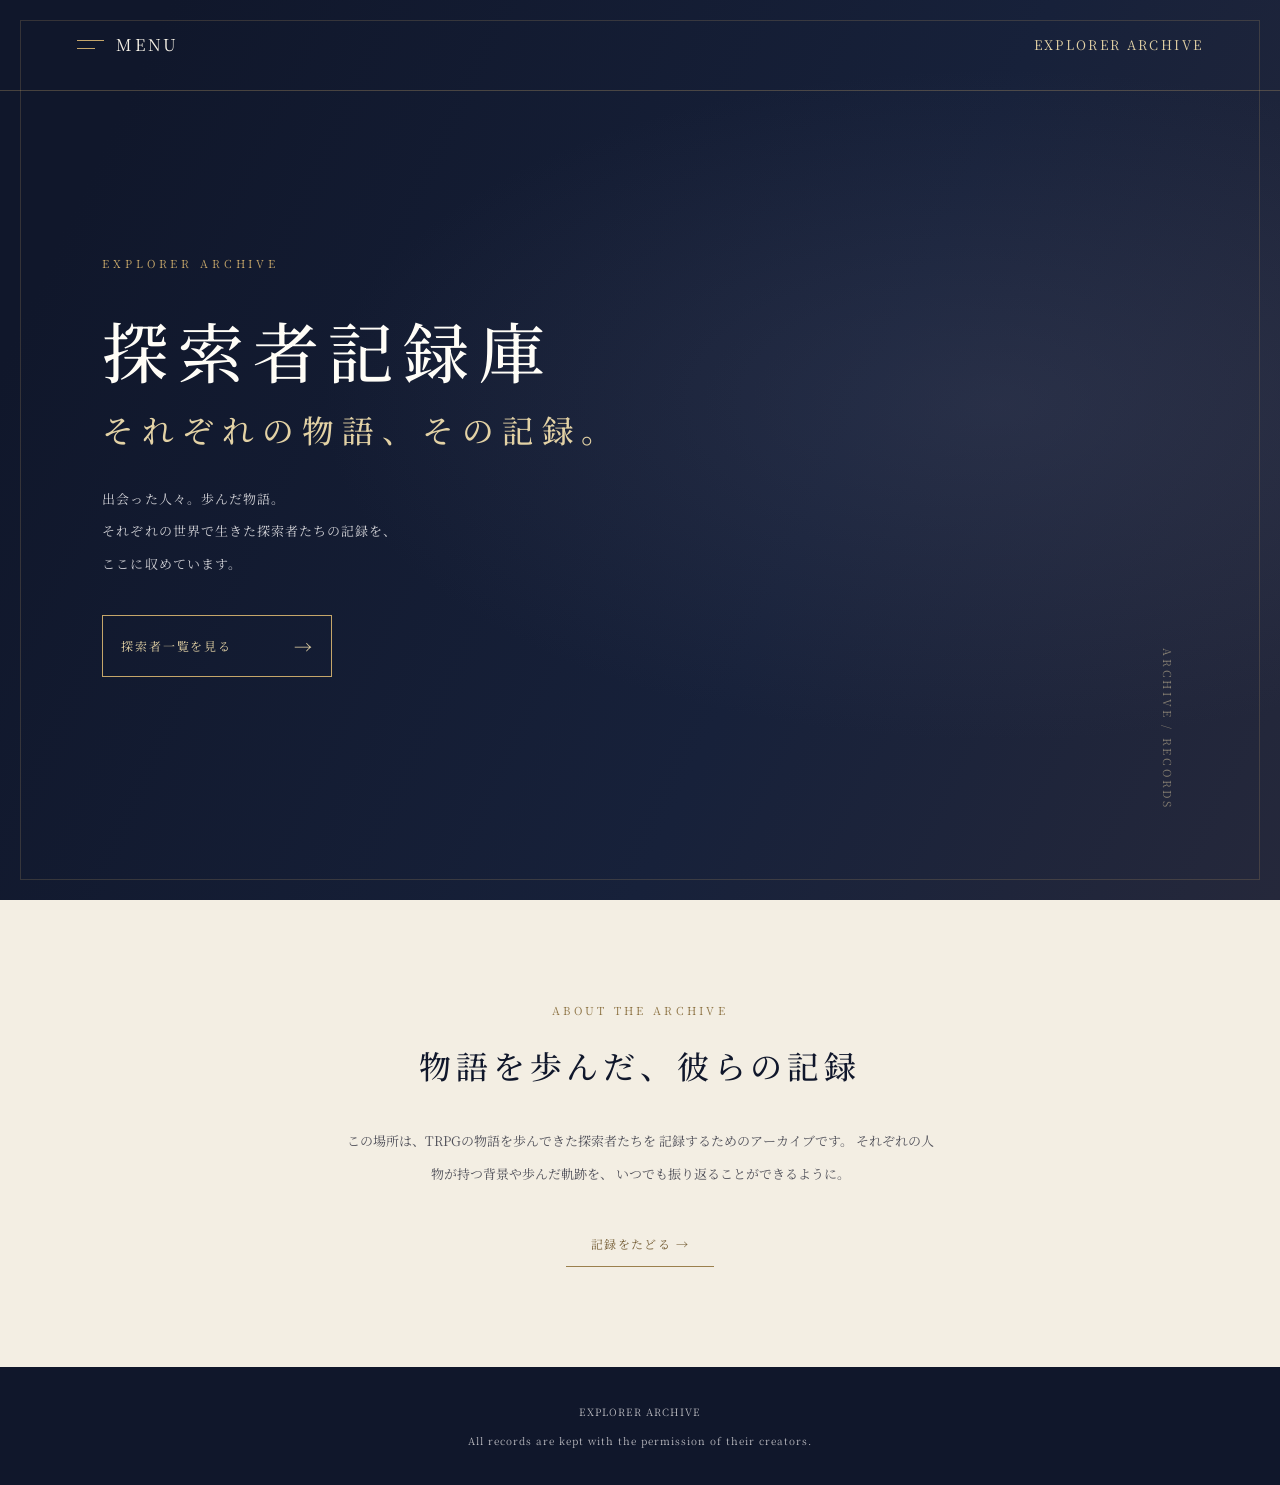
==== index.html @ c543a434 "Update index.html" ====
<!DOCTYPE html>
<html lang="ja">
<head>
  <meta charset="UTF-8">
  <meta name="viewport" content="width=device-width, initial-scale=1.0">
  <meta name="description" content="物語を歩んだ探索者たちの記録を収めるアーカイブ。">
  <title>探索者記録庫</title>

  <link rel="preconnect" href="https://fonts.googleapis.com">
  <link rel="preconnect" href="https://fonts.gstatic.com" crossorigin>
  <link href="https://fonts.googleapis.com/css2?family=Noto+Serif+JP:wght@400;500;600;700&display=swap" rel="stylesheet">

  <style>
    :root {
      --ink: #10172b;
      --ink-light: #1a2540;
      --gold: #c5a66a;
      --gold-light: #e3d2a5;
      --paper: #f3eee3;
      --white: #fffdf7;
      --muted: #b7b7bd;
    }

    * {
      box-sizing: border-box;
    }

    html {
      scroll-behavior: smooth;
    }

    body {
      margin: 0;
      background: var(--ink);
      color: var(--paper);
      font-family: "Noto Serif JP", serif;
      line-height: 1.9;
    }

    a {
      color: inherit;
      text-decoration: none;
    }

    button {
      font: inherit;
    }

    .site-header {
      position: absolute;
      z-index: 10;
      top: 0;
      left: 0;
      display: flex;
      align-items: center;
      justify-content: space-between;
      width: 100%;
      padding: 22px 6%;
      border-bottom: 1px solid rgba(197, 166, 106, 0.3);
    }

    
/* ハンバーガーメニュー */
.menu-button {
  position: relative;
  z-index: 102;
  display: flex;
  align-items: center;
  gap: 12px;
  padding: 8px 0;
  border: 0;
  background: transparent;
  color: var(--paper);
  cursor: pointer;
  letter-spacing: 0.18em;
}

.menu-icon {
  position: relative;
  display: block;
  width: 27px;
  height: 20px;
}

.menu-icon span {
  position: absolute;
  left: 0;
  display: block;
  width: 27px;
  height: 1px;
  background: var(--gold);
  transition: transform 0.3s ease, top 0.3s ease, width 0.3s ease;
}

.menu-icon span:first-child {
  top: 5px;
}

.menu-icon span:last-child {
  top: 13px;
  width: 18px;
}

.menu-button:hover .menu-icon span:last-child {
  width: 27px;
}

/* メニューを開いた時は「×」に変化 */
.menu-button[aria-expanded="true"] .menu-icon span:first-child {
  top: 9px;
  transform: rotate(45deg);
}

.menu-button[aria-expanded="true"] .menu-icon span:last-child {
  top: 9px;
  width: 27px;
  transform: rotate(-45deg);
}

/* 背景の暗いオーバーレイ */

.menu-overlay {
  display: none;
}

/* 左側からスライドするメニュー */
.menu-panel {
  position: fixed;
  z-index: 101;
  top: 0;
  bottom: 0;
  left: 0;
  width: 320px;
  max-width: 84vw;
  padding: 105px 30px 35px;
  overflow-y: auto;
  border-right: 1px solid rgba(197, 166, 106, 0.65);
  background: rgba(16, 23, 43, 0.98);
  box-shadow: 12px 0 40px rgba(0, 0, 0, 0.25);
  transform: translateX(-105%);
  visibility: hidden;
  transition: transform 0.35s ease, visibility 0.35s ease;
}

.menu-panel.open {
  transform: translateX(0);
  visibility: visible;
}

/* メニューの見出し */
.menu-heading {
  margin-bottom: 28px;
  padding-bottom: 22px;
  border-bottom: 1px solid rgba(197, 166, 106, 0.45);
  text-align: center;
}

.menu-heading p {
  margin: 0;
  color: var(--gold-light);
  font-size: 16px;
  letter-spacing: 0.15em;
}

.menu-heading span {
  display: block;
  margin-top: 7px;
  color: #a8adbb;
  font-size: 9px;
  letter-spacing: 0.2em;
}

/* メニューのリンク */
.menu-panel a {
  display: block;
  padding: 15px 8px;
  border-bottom: 1px solid rgba(197, 166, 106, 0.18);
  color: var(--paper);
  font-size: 14px;
  letter-spacing: 0.12em;
  transition: color 0.25s ease, padding-left 0.25s ease;
}

.menu-panel a:hover {
  padding-left: 16px;
  color: var(--gold-light);
}

    
/* メニュー下部の控えめな紹介文 */
.menu-footer {
  margin-top: 70px;
  padding-top: 18px;
  color: rgba(243, 238, 227, 0.55);
  font-size: 10px;
  letter-spacing: 0.12em;
  line-height: 2.2;
}

.menu-footer span {
  display: block;
  margin-top: 5px;
  color: rgba(197, 166, 106, 0.55);
  font-size: 8px;
  letter-spacing: 0.2em;
}


    .brand {
      color: var(--gold-light);
      font-size: 13px;
      letter-spacing: 0.18em;
    }

    .hero {
      position: relative;
      display: flex;
      align-items: center;
      min-height: 740px;
      min-height: 100svh;
      overflow: hidden;
      padding: 130px 8% 100px;
      background:
        radial-gradient(ellipse at 78% 45%, rgba(75, 79, 103, 0.3), transparent 48%),
        linear-gradient(115deg, #10172b 10%, #17213a 62%, #25283b 100%);
    }

    .hero::before {
      position: absolute;
      inset: 20px;
      border: 1px solid rgba(197, 166, 106, 0.2);
      content: "";
      pointer-events: none;
    }

    .hero-content {
      position: relative;
      z-index: 2;
      width: min(600px, 100%);
    }

    .eyebrow {
      margin: 0 0 22px;
      color: var(--gold);
      font-size: 11px;
      letter-spacing: 0.35em;
    }

    .hero h1 {
      margin: 0;
      color: var(--white);
      font-size: clamp(36px, 6vw, 66px);
      font-weight: 500;
      letter-spacing: 0.14em;
      line-height: 1.65;
    }

    .hero h1 span {
      display: block;
      color: var(--gold-light);
      font-size: 0.48em;
      letter-spacing: 0.25em;
    }

    .hero-description {
      max-width: 430px;
      margin: 26px 0 35px;
      color: #d0d0d5;
      font-size: 13px;
      letter-spacing: 0.08em;
      line-height: 2.5;
    }

    .hero-link {
      display: inline-flex;
      align-items: center;
      justify-content: space-between;
      gap: 35px;
      min-width: 230px;
      padding: 13px 18px;
      border: 1px solid var(--gold);
      color: var(--gold-light);
      font-size: 12px;
      letter-spacing: 0.15em;
      transition: background 0.25s, color 0.25s;
    }

    .hero-link:hover {
      background: var(--gold);
      color: var(--ink);
    }

    .hero-link span {
      font-size: 18px;
    }

    .hero-number {
      position: absolute;
      right: 8%;
      bottom: 10%;
      color: rgba(227, 210, 165, 0.5);
      font-size: 11px;
      letter-spacing: 0.25em;
      writing-mode: vertical-rl;
    }

    .intro {
      padding: 100px 8%;
      background: var(--paper);
      color: var(--ink);
      text-align: center;
    }

    .section-label {
      margin: 0 0 14px;
      color: #8e7445;
      font-size: 11px;
      letter-spacing: 0.3em;
    }

    .intro h2 {
      margin: 0 0 28px;
      font-size: clamp(23px, 4vw, 32px);
      font-weight: 500;
      letter-spacing: 0.15em;
    }

    .intro p:not(.section-label) {
      max-width: 590px;
      margin: 0 auto;
      color: #51515a;
      font-size: 13px;
      line-height: 2.6;
    }

    .intro-link {
      display: inline-block;
      margin-top: 32px;
      padding: 10px 25px;
      border-bottom: 1px solid #9b804d;
      color: #725a31;
      font-size: 12px;
      letter-spacing: 0.12em;
    }

    .site-footer {
      padding: 25px 6%;
      color: var(--muted);
      font-size: 10px;
      letter-spacing: 0.1em;
      text-align: center;
    }

    @media (max-width: 600px) {
      .site-header {
        padding: 18px 7%;
      }

      .brand {
        max-width: 150px;
        font-size: 10px;
        text-align: right;
      }

      .hero {
        min-height: 720px;
        padding: 120px 9% 100px;
      }

      .hero::before {
        inset: 10px;
      }

      .hero h1 {
        font-size: clamp(32px, 9vw, 46px);
      }

      .hero-description {
        font-size: 12px;
      }

      .hero-number {
        right: 7%;
        bottom: 5%;
      }

      .intro {
        padding: 75px 9%;
      }
    }
  </style>
</head>

<body>
  <header class="site-header">
    <button
      class="menu-button"
      id="menuButton"
      type="button"
      aria-expanded="false"
      aria-controls="menuPanel"
    >
      <span class="menu-icon" aria-hidden="true">
        <span></span>
        <span></span>
      </span>
      <span>MENU</span>
    </button>

    <a class="brand" href="index.html">EXPLORER ARCHIVE</a>

    
    <nav class="menu-panel" id="menuPanel" aria-label="メインメニュー" inert>
      <div class="menu-heading">
        <div class="menu-flower" aria-hidden="true">✿</div>
        <p>探索者図鑑</p>
        <span>EXPLORER ARCHIVE</span>
      </div>

      <a href="index.html">ホーム</a>
      <a href="explorers.html">探索者一覧</a>
      <a href="about.html">このサイトについて</a>

      <div class="menu-footer">
        それぞれの物語を、ここに。
        <span>EXPLORER ARCHIVE</span>
      </div>
    </nav>
  </header>

  <div class="menu-overlay" id="menuOverlay"></div>


  <main>
    <section class="hero">
      <div class="hero-content">
        <p class="eyebrow">EXPLORER ARCHIVE</p>

        <h1>
          探索者記録庫
          <span>それぞれの物語、その記録。</span>
        </h1>

        <p class="hero-description">
          出会った人々。歩んだ物語。<br>
          それぞれの世界で生きた探索者たちの記録を、<br>
          ここに収めています。
        </p>

        <a class="hero-link" href="explorers.html">
          探索者一覧を見る
          <span aria-hidden="true">→</span>
        </a>
      </div>

      <div class="hero-number" aria-hidden="true">
        ARCHIVE / RECORDS
      </div>
    </section>

    <section class="intro">
      <p class="section-label">ABOUT THE ARCHIVE</p>
      <h2>物語を歩んだ、彼らの記録</h2>

      <p>
        この場所は、TRPGの物語を歩んできた探索者たちを
        記録するためのアーカイブです。
        それぞれの人物が持つ背景や歩んだ軌跡を、
        いつでも振り返ることができるように。
      </p>

      <a class="intro-link" href="explorers.html">
        記録をたどる →
      </a>
    </section>
  </main>

  <footer class="site-footer">
    <p>EXPLORER ARCHIVE</p>
    <p>All records are kept with the permission of their creators.</p>
  </footer>

  <script>
    
const menuButton = document.getElementById("menuButton");
const menuPanel = document.getElementById("menuPanel");
const menuOverlay = document.getElementById("menuOverlay");

function setMenuOpen(isOpen) {
  menuPanel.classList.toggle("open", isOpen);
  menuOverlay.classList.toggle("open", isOpen);
  menuButton.setAttribute("aria-expanded", String(isOpen));
  menuPanel.inert = !isOpen;
}

menuButton.addEventListener("click", () => {
  const isOpen =
    menuButton.getAttribute("aria-expanded") === "true";

  setMenuOpen(!isOpen);
});

menuOverlay.addEventListener("click", () => {
  setMenuOpen(false);
});

document.addEventListener("keydown", (event) => {
  if (event.key === "Escape") {
    setMenuOpen(false);
  }
});

menuPanel.querySelectorAll("a").forEach((link) => {
  link.addEventListener("click", () => {
    setMenuOpen(false);
  });
});

  </script>
</body>
</html>
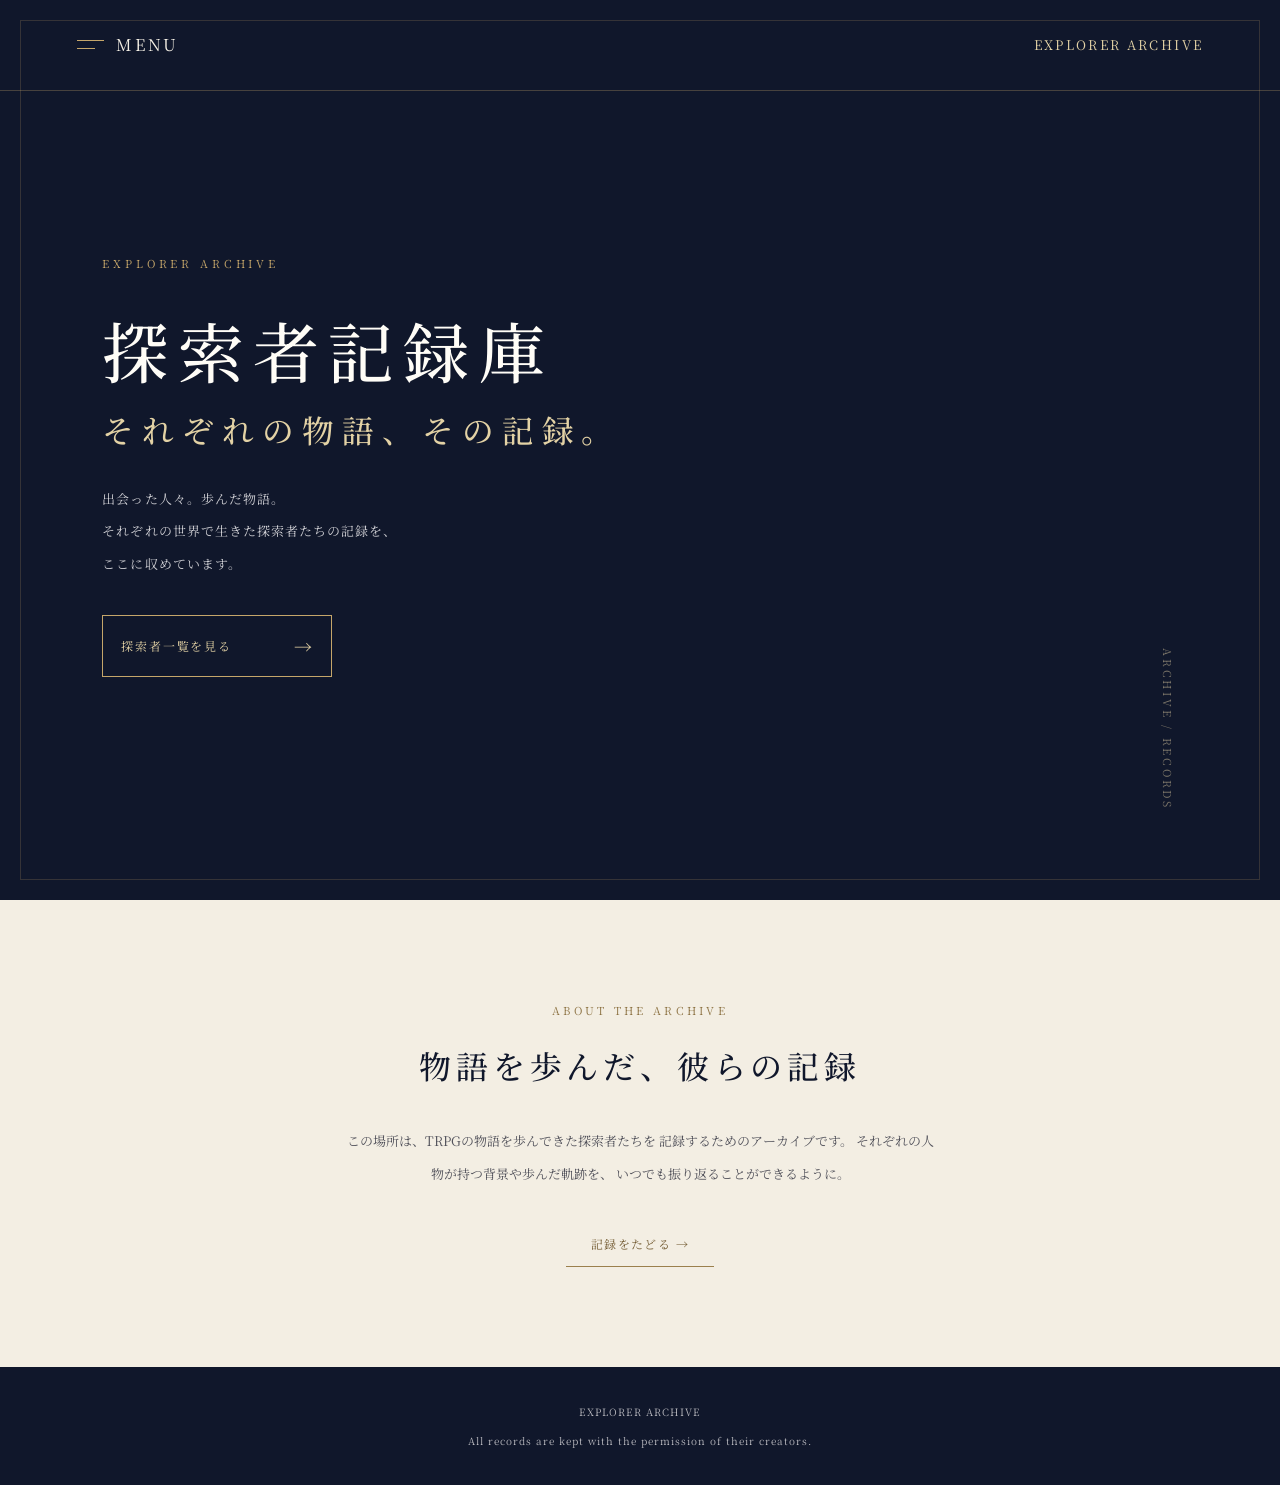
==== commit 81d85464: "Update index.html" ====
--- a/index.html
+++ b/index.html
@@ -213,18 +213,25 @@
       letter-spacing: 0.18em;
     }
 
-    .hero {
-      position: relative;
-      display: flex;
-      align-items: center;
-      min-height: 740px;
-      min-height: 100svh;
-      overflow: hidden;
-      padding: 130px 8% 100px;
-      background:
-        radial-gradient(ellipse at 78% 45%, rgba(75, 79, 103, 0.3), transparent 48%),
-        linear-gradient(115deg, #10172b 10%, #17213a 62%, #25283b 100%);
-    }
+    
+.hero {
+  position: relative;
+  display: flex;
+  align-items: center;
+  min-height: 740px;
+  min-height: 100svh;
+  overflow: hidden;
+  padding: 130px 8% 100px;
+  background:
+    linear-gradient(
+      90deg,
+      rgba(16, 23, 43, 0.72) 0%,
+      rgba(16, 23, 43, 0.40) 55%,
+      rgba(16, 23, 43, 0.12) 100%
+    ),
+    url("main-visual.png") center center / cover no-repeat;
+}
+
 
     .hero::before {
       position: absolute;
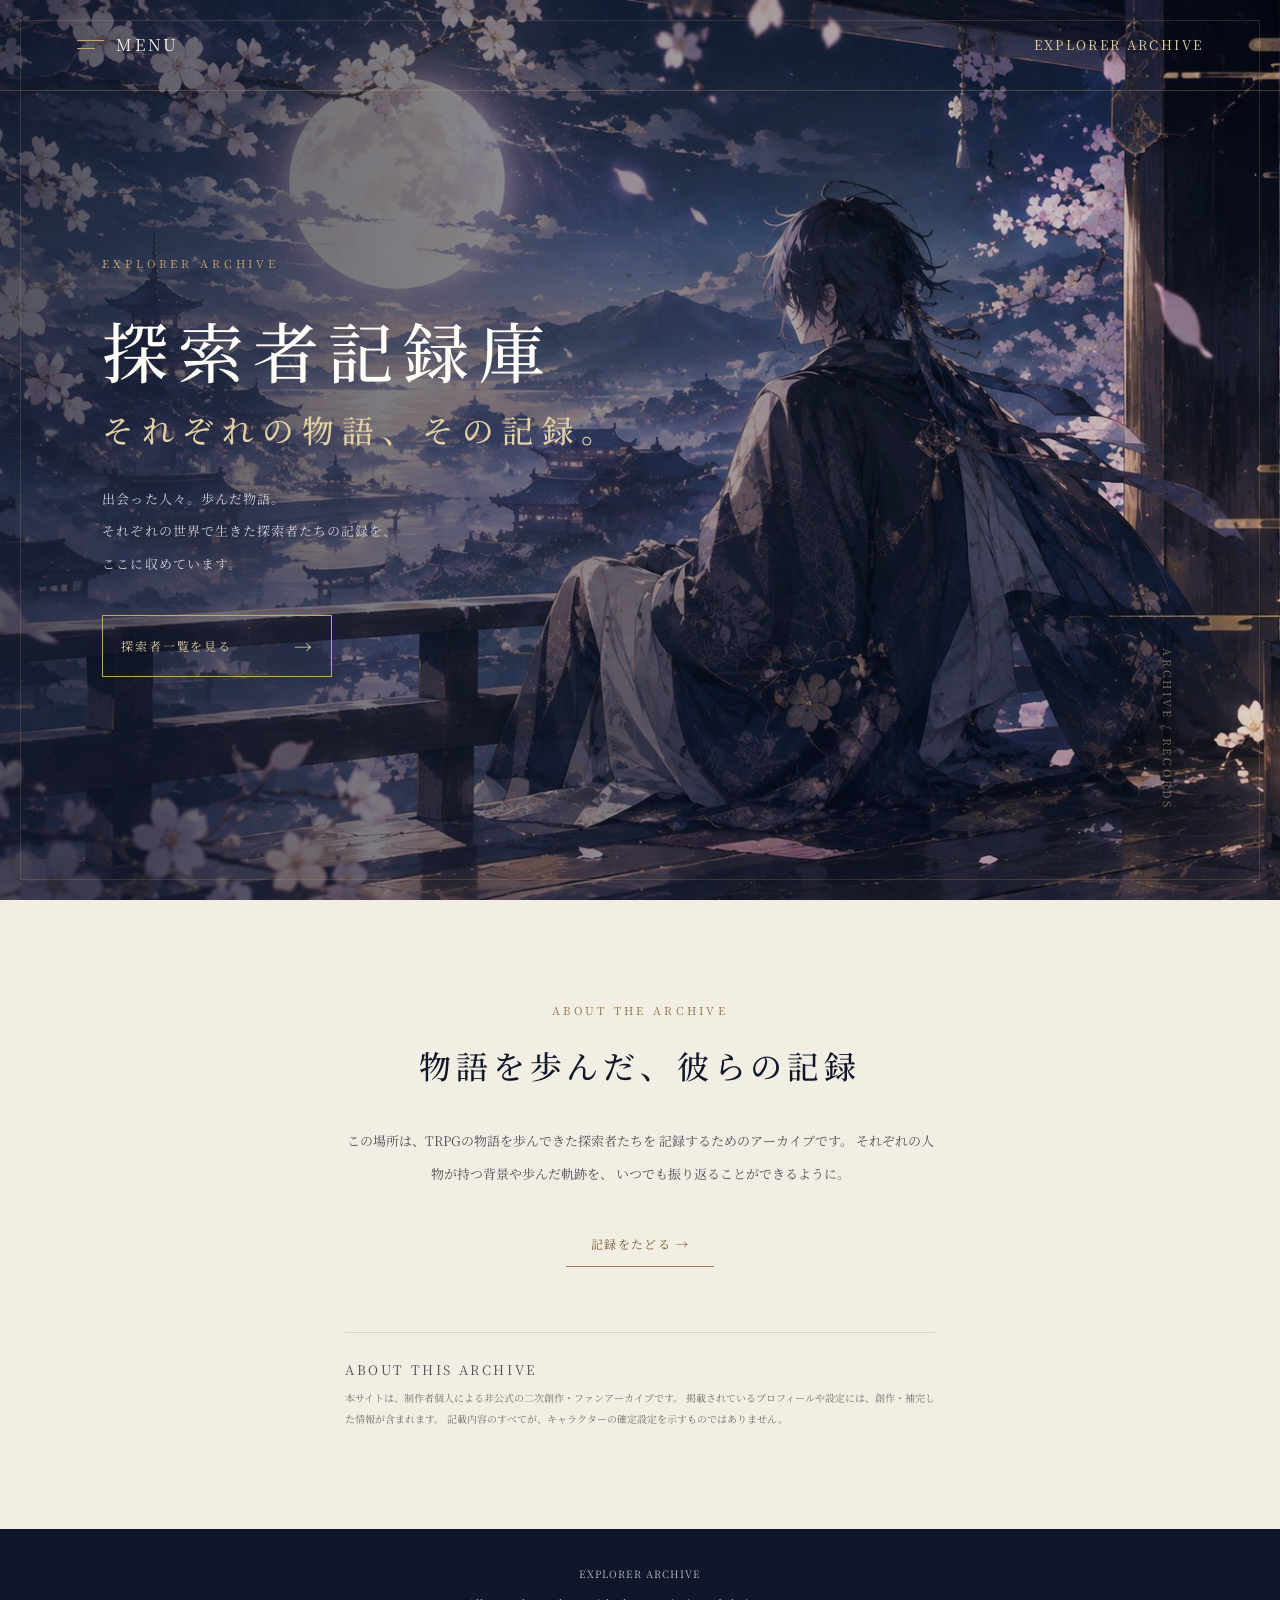
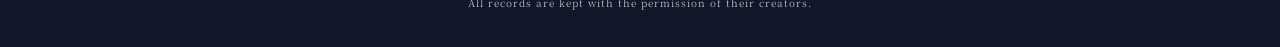
==== commit 9f196718: "Add archive notice section to index.html" ====
--- a/index.html
+++ b/index.html
@@ -351,6 +351,30 @@
       letter-spacing: 0.12em;
     }
 
+    
+.archive-notice {
+  max-width: 590px;
+  margin: 65px auto 0;
+  padding-top: 20px;
+  border-top: 1px solid rgba(142, 116, 69, 0.25);
+  text-align: left;
+}
+
+.archive-notice-label {
+  margin: 0 0 10px;
+  color: #8e7445;
+  font-size: 9px;
+  letter-spacing: 0.2em;
+}
+
+.archive-notice p:not(.archive-notice-label) {
+  margin: 0;
+  color: #77716a;
+  font-size: 10px;
+  line-height: 2.1;
+}
+
+
     .site-footer {
       padding: 25px 6%;
       color: var(--muted);
@@ -480,6 +504,18 @@
       <a class="intro-link" href="explorers.html">
         記録をたどる →
       </a>
+
+
+<div class="archive-notice">
+  <p class="archive-notice-label">ABOUT THIS ARCHIVE</p>
+  <p>
+    本サイトは、制作者個人による非公式の二次創作・ファンアーカイブです。
+    掲載されているプロフィールや設定には、創作・補完した情報が含まれます。
+    記載内容のすべてが、キャラクターの確定設定を示すものではありません。
+  </p>
+</div>
+
+      
     </section>
   </main>
 
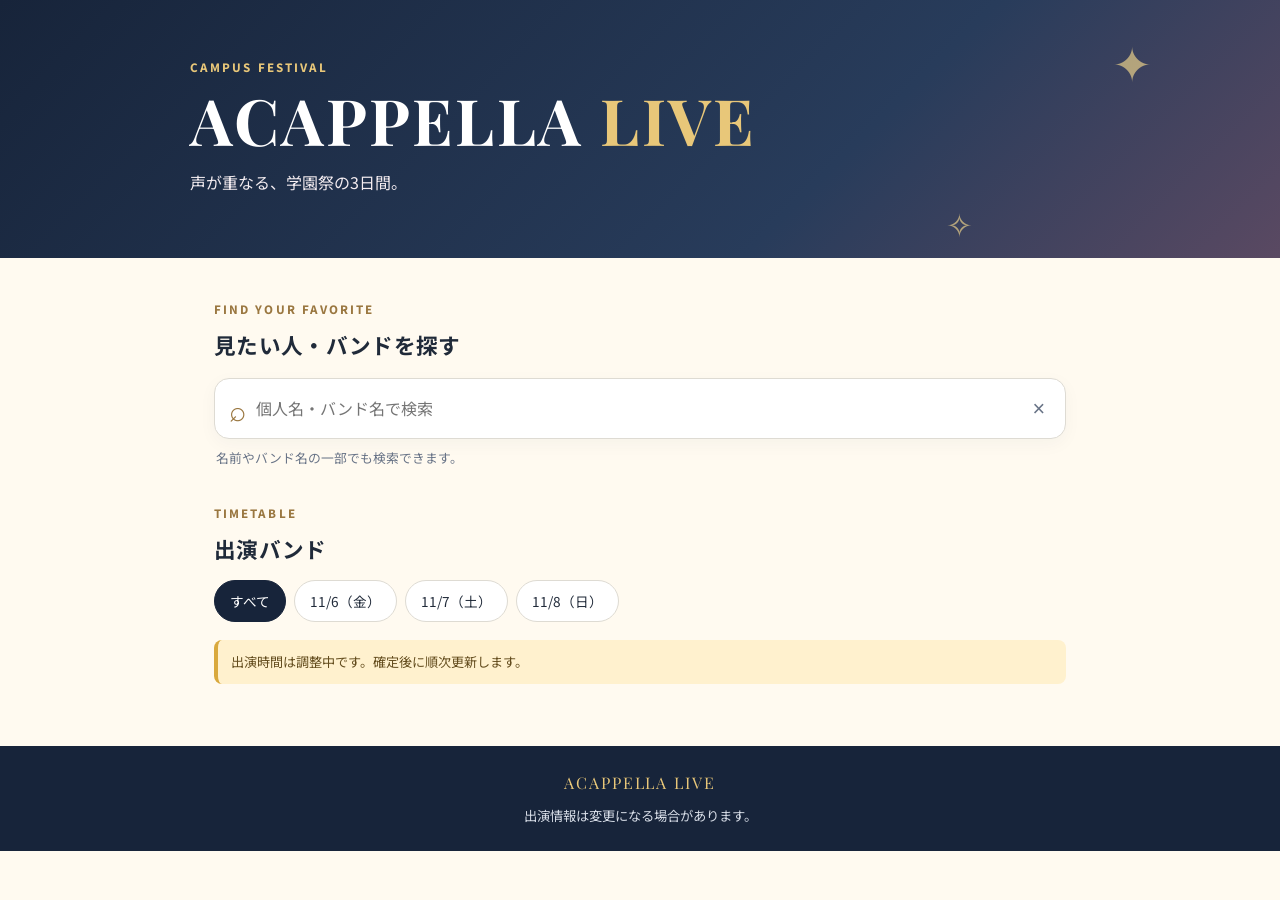
==== commit 3100f22d: "Add files via upload" ====
--- a/index.html
+++ b/index.html
@@ -1,565 +1,51 @@
-
-<!DOCTYPE html>
+<!doctype html>
 <html lang="ja">
 <head>
-  <meta charset="UTF-8">
-  <meta name="viewport" content="width=device-width, initial-scale=1.0">
-  <meta name="description" content="物語を歩んだ探索者たちの記録を収めるアーカイブ。">
-  <title>探索者記録庫</title>
-
-  <link rel="preconnect" href="https://fonts.googleapis.com">
-  <link rel="preconnect" href="https://fonts.gstatic.com" crossorigin>
-  <link href="https://fonts.googleapis.com/css2?family=Noto+Serif+JP:wght@400;500;600;700&display=swap" rel="stylesheet">
-
-  <style>
-    :root {
-      --ink: #10172b;
-      --ink-light: #1a2540;
-      --gold: #c5a66a;
-      --gold-light: #e3d2a5;
-      --paper: #f3eee3;
-      --white: #fffdf7;
-      --muted: #b7b7bd;
-    }
-
-    * {
-      box-sizing: border-box;
-    }
-
-    html {
-      scroll-behavior: smooth;
-    }
-
-    body {
-      margin: 0;
-      background: var(--ink);
-      color: var(--paper);
-      font-family: "Noto Serif JP", serif;
-      line-height: 1.9;
-    }
-
-    a {
-      color: inherit;
-      text-decoration: none;
-    }
-
-    button {
-      font: inherit;
-    }
-
-    .site-header {
-      position: absolute;
-      z-index: 10;
-      top: 0;
-      left: 0;
-      display: flex;
-      align-items: center;
-      justify-content: space-between;
-      width: 100%;
-      padding: 22px 6%;
-      border-bottom: 1px solid rgba(197, 166, 106, 0.3);
-    }
-
-    
-/* ハンバーガーメニュー */
-.menu-button {
-  position: relative;
-  z-index: 102;
-  display: flex;
-  align-items: center;
-  gap: 12px;
-  padding: 8px 0;
-  border: 0;
-  background: transparent;
-  color: var(--paper);
-  cursor: pointer;
-  letter-spacing: 0.18em;
-}
-
-.menu-icon {
-  position: relative;
-  display: block;
-  width: 27px;
-  height: 20px;
-}
-
-.menu-icon span {
-  position: absolute;
-  left: 0;
-  display: block;
-  width: 27px;
-  height: 1px;
-  background: var(--gold);
-  transition: transform 0.3s ease, top 0.3s ease, width 0.3s ease;
-}
-
-.menu-icon span:first-child {
-  top: 5px;
-}
-
-.menu-icon span:last-child {
-  top: 13px;
-  width: 18px;
-}
-
-.menu-button:hover .menu-icon span:last-child {
-  width: 27px;
-}
-
-/* メニューを開いた時は「×」に変化 */
-.menu-button[aria-expanded="true"] .menu-icon span:first-child {
-  top: 9px;
-  transform: rotate(45deg);
-}
-
-.menu-button[aria-expanded="true"] .menu-icon span:last-child {
-  top: 9px;
-  width: 27px;
-  transform: rotate(-45deg);
-}
-
-/* 背景の暗いオーバーレイ */
-
-.menu-overlay {
-  display: none;
-}
-
-/* 左側からスライドするメニュー */
-.menu-panel {
-  position: fixed;
-  z-index: 101;
-  top: 0;
-  bottom: 0;
-  left: 0;
-  width: 320px;
-  max-width: 84vw;
-  padding: 105px 30px 35px;
-  overflow-y: auto;
-  border-right: 1px solid rgba(197, 166, 106, 0.65);
-  background: rgba(16, 23, 43, 0.98);
-  box-shadow: 12px 0 40px rgba(0, 0, 0, 0.25);
-  transform: translateX(-105%);
-  visibility: hidden;
-  transition: transform 0.35s ease, visibility 0.35s ease;
-}
-
-.menu-panel.open {
-  transform: translateX(0);
-  visibility: visible;
-}
-
-/* メニューの見出し */
-.menu-heading {
-  margin-bottom: 28px;
-  padding-bottom: 22px;
-  border-bottom: 1px solid rgba(197, 166, 106, 0.45);
-  text-align: center;
-}
-
-.menu-heading p {
-  margin: 0;
-  color: var(--gold-light);
-  font-size: 16px;
-  letter-spacing: 0.15em;
-}
-
-.menu-heading span {
-  display: block;
-  margin-top: 7px;
-  color: #a8adbb;
-  font-size: 9px;
-  letter-spacing: 0.2em;
-}
-
-/* メニューのリンク */
-.menu-panel a {
-  display: block;
-  padding: 15px 8px;
-  border-bottom: 1px solid rgba(197, 166, 106, 0.18);
-  color: var(--paper);
-  font-size: 14px;
-  letter-spacing: 0.12em;
-  transition: color 0.25s ease, padding-left 0.25s ease;
-}
-
-.menu-panel a:hover {
-  padding-left: 16px;
-  color: var(--gold-light);
-}
-
-    
-/* メニュー下部の控えめな紹介文 */
-.menu-footer {
-  margin-top: 70px;
-  padding-top: 18px;
-  color: rgba(243, 238, 227, 0.55);
-  font-size: 10px;
-  letter-spacing: 0.12em;
-  line-height: 2.2;
-}
-
-.menu-footer span {
-  display: block;
-  margin-top: 5px;
-  color: rgba(197, 166, 106, 0.55);
-  font-size: 8px;
-  letter-spacing: 0.2em;
-}
-
-
-    .brand {
-      color: var(--gold-light);
-      font-size: 13px;
-      letter-spacing: 0.18em;
-    }
-
-    
-.hero {
-  position: relative;
-  display: flex;
-  align-items: center;
-  min-height: 740px;
-  min-height: 100svh;
-  overflow: hidden;
-  padding: 130px 8% 100px;
-  background:
-    linear-gradient(
-      90deg,
-      rgba(16, 23, 43, 0.72) 0%,
-      rgba(16, 23, 43, 0.40) 55%,
-      rgba(16, 23, 43, 0.12) 100%
-    ),
-    url("main-visual.png") center center / cover no-repeat;
-}
-
-
-    .hero::before {
-      position: absolute;
-      inset: 20px;
-      border: 1px solid rgba(197, 166, 106, 0.2);
-      content: "";
-      pointer-events: none;
-    }
-
-    .hero-content {
-      position: relative;
-      z-index: 2;
-      width: min(600px, 100%);
-    }
-
-    .eyebrow {
-      margin: 0 0 22px;
-      color: var(--gold);
-      font-size: 11px;
-      letter-spacing: 0.35em;
-    }
-
-    .hero h1 {
-      margin: 0;
-      color: var(--white);
-      font-size: clamp(36px, 6vw, 66px);
-      font-weight: 500;
-      letter-spacing: 0.14em;
-      line-height: 1.65;
-    }
-
-    .hero h1 span {
-      display: block;
-      color: var(--gold-light);
-      font-size: 0.48em;
-      letter-spacing: 0.25em;
-    }
-
-    .hero-description {
-      max-width: 430px;
-      margin: 26px 0 35px;
-      color: #d0d0d5;
-      font-size: 13px;
-      letter-spacing: 0.08em;
-      line-height: 2.5;
-    }
-
-    .hero-link {
-      display: inline-flex;
-      align-items: center;
-      justify-content: space-between;
-      gap: 35px;
-      min-width: 230px;
-      padding: 13px 18px;
-      border: 1px solid var(--gold);
-      color: var(--gold-light);
-      font-size: 12px;
-      letter-spacing: 0.15em;
-      transition: background 0.25s, color 0.25s;
-    }
-
-    .hero-link:hover {
-      background: var(--gold);
-      color: var(--ink);
-    }
-
-    .hero-link span {
-      font-size: 18px;
-    }
-
-    .hero-number {
-      position: absolute;
-      right: 8%;
-      bottom: 10%;
-      color: rgba(227, 210, 165, 0.5);
-      font-size: 11px;
-      letter-spacing: 0.25em;
-      writing-mode: vertical-rl;
-    }
-
-    .intro {
-      padding: 100px 8%;
-      background: var(--paper);
-      color: var(--ink);
-      text-align: center;
-    }
-
-    .section-label {
-      margin: 0 0 14px;
-      color: #8e7445;
-      font-size: 11px;
-      letter-spacing: 0.3em;
-    }
-
-    .intro h2 {
-      margin: 0 0 28px;
-      font-size: clamp(23px, 4vw, 32px);
-      font-weight: 500;
-      letter-spacing: 0.15em;
-    }
-
-    .intro p:not(.section-label) {
-      max-width: 590px;
-      margin: 0 auto;
-      color: #51515a;
-      font-size: 13px;
-      line-height: 2.6;
-    }
-
-    .intro-link {
-      display: inline-block;
-      margin-top: 32px;
-      padding: 10px 25px;
-      border-bottom: 1px solid #9b804d;
-      color: #725a31;
-      font-size: 12px;
-      letter-spacing: 0.12em;
-    }
-
-    
-.archive-notice {
-  max-width: 590px;
-  margin: 65px auto 0;
-  padding-top: 20px;
-  border-top: 1px solid rgba(142, 116, 69, 0.25);
-  text-align: left;
-}
-
-.archive-notice-label {
-  margin: 0 0 10px;
-  color: #8e7445;
-  font-size: 9px;
-  letter-spacing: 0.2em;
-}
-
-.archive-notice p:not(.archive-notice-label) {
-  margin: 0;
-  color: #77716a;
-  font-size: 10px;
-  line-height: 2.1;
-}
-
-
-    .site-footer {
-      padding: 25px 6%;
-      color: var(--muted);
-      font-size: 10px;
-      letter-spacing: 0.1em;
-      text-align: center;
-    }
-
-    @media (max-width: 600px) {
-      .site-header {
-        padding: 18px 7%;
-      }
-
-      .brand {
-        max-width: 150px;
-        font-size: 10px;
-        text-align: right;
-      }
-
-      .hero {
-        min-height: 720px;
-        padding: 120px 9% 100px;
-      }
-
-      .hero::before {
-        inset: 10px;
-      }
-
-      .hero h1 {
-        font-size: clamp(32px, 9vw, 46px);
-      }
-
-      .hero-description {
-        font-size: 12px;
-      }
-
-      .hero-number {
-        right: 7%;
-        bottom: 5%;
-      }
-
-      .intro {
-        padding: 75px 9%;
-      }
-    }
-  </style>
+  <meta charset="utf-8">
+  <meta name="viewport" content="width=device-width, initial-scale=1">
+  <meta name="theme-color" content="#17243a">
+  <title>ACAPPELLA LIVE｜学園祭</title>
+  <link rel="stylesheet" href="style.css">
 </head>
-
 <body>
-  <header class="site-header">
-    <button
-      class="menu-button"
-      id="menuButton"
-      type="button"
-      aria-expanded="false"
-      aria-controls="menuPanel"
-    >
-      <span class="menu-icon" aria-hidden="true">
-        <span></span>
-        <span></span>
-      </span>
-      <span>MENU</span>
-    </button>
-
-    <a class="brand" href="index.html">EXPLORER ARCHIVE</a>
-
-    
-    <nav class="menu-panel" id="menuPanel" aria-label="メインメニュー" inert>
-      <div class="menu-heading">
-        <div class="menu-flower" aria-hidden="true">✿</div>
-        <p>探索者図鑑</p>
-        <span>EXPLORER ARCHIVE</span>
+  <header class="hero">
+    <div class="hero-inner">
+      <p class="eyebrow">CAMPUS FESTIVAL</p>
+      <h1>ACAPPELLA <span>LIVE</span></h1>
+      <p class="hero-copy">声が重なる、学園祭の3日間。</p>
+      <div class="date-pills" id="date-pills"></div>
+    </div>
+    <div class="spark spark-one">✦</div><div class="spark spark-two">✧</div>
+  </header>
+  <main>
+    <section class="search-section">
+      <p class="section-kicker">FIND YOUR FAVORITE</p>
+      <h2>見たい人・バンドを探す</h2>
+      <label class="search-box">
+        <span aria-hidden="true">⌕</span>
+        <input id="search" type="search" placeholder="個人名・バンド名で検索" autocomplete="off">
+        <button id="clear-search" type="button" aria-label="検索をクリア">×</button>
+      </label>
+      <p class="hint">名前やバンド名の一部でも検索できます。</p>
+    </section>
+    <section class="schedule-section">
+      <div class="section-heading">
+        <div><p class="section-kicker">TIMETABLE</p><h2 id="list-title">出演バンド</h2></div>
+        <span id="result-count" class="count"></span>
       </div>
-
-      <a href="index.html">ホーム</a>
-      <a href="explorers.html">探索者一覧</a>
-      <a href="about.html">このサイトについて</a>
-
-      <div class="menu-footer">
-        それぞれの物語を、ここに。
-        <span>EXPLORER ARCHIVE</span>
+      <div class="day-tabs" id="day-tabs">
+        <button class="active" data-day="all">すべて</button>
+        <button data-day="day1">11/6（金）</button>
+        <button data-day="day2">11/7（土）</button>
+        <button data-day="day3">11/8（日）</button>
       </div>
-    </nav>
-  </header>
-
-  <div class="menu-overlay" id="menuOverlay"></div>
-
-
-  <main>
-    <section class="hero">
-      <div class="hero-content">
-        <p class="eyebrow">EXPLORER ARCHIVE</p>
-
-        <h1>
-          探索者記録庫
-          <span>それぞれの物語、その記録。</span>
-        </h1>
-
-        <p class="hero-description">
-          出会った人々。歩んだ物語。<br>
-          それぞれの世界で生きた探索者たちの記録を、<br>
-          ここに収めています。
-        </p>
-
-        <a class="hero-link" href="explorers.html">
-          探索者一覧を見る
-          <span aria-hidden="true">→</span>
-        </a>
-      </div>
-
-      <div class="hero-number" aria-hidden="true">
-        ARCHIVE / RECORDS
-      </div>
-    </section>
-
-    <section class="intro">
-      <p class="section-label">ABOUT THE ARCHIVE</p>
-      <h2>物語を歩んだ、彼らの記録</h2>
-
-      <p>
-        この場所は、TRPGの物語を歩んできた探索者たちを
-        記録するためのアーカイブです。
-        それぞれの人物が持つ背景や歩んだ軌跡を、
-        いつでも振り返ることができるように。
-      </p>
-
-      <a class="intro-link" href="explorers.html">
-        記録をたどる →
-      </a>
-
-
-<div class="archive-notice">
-  <p class="archive-notice-label">ABOUT THIS ARCHIVE</p>
-  <p>
-    本サイトは、制作者個人による非公式の二次創作・ファンアーカイブです。
-    掲載されているプロフィールや設定には、創作・補完した情報が含まれます。
-    記載内容のすべてが、キャラクターの確定設定を示すものではありません。
-  </p>
-</div>
-
-      
+      <div class="notice" id="notice">出演時間は調整中です。確定後に順次更新します。</div>
+      <div id="band-list" class="band-list"></div>
+      <p id="empty-state" class="empty" hidden>該当する出演者・バンドが見つかりませんでした。別のキーワードで検索してください。</p>
     </section>
   </main>
-
-  <footer class="site-footer">
-    <p>EXPLORER ARCHIVE</p>
-    <p>All records are kept with the permission of their creators.</p>
-  </footer>
-
-  <script>
-    
-const menuButton = document.getElementById("menuButton");
-const menuPanel = document.getElementById("menuPanel");
-const menuOverlay = document.getElementById("menuOverlay");
-
-function setMenuOpen(isOpen) {
-  menuPanel.classList.toggle("open", isOpen);
-  menuOverlay.classList.toggle("open", isOpen);
-  menuButton.setAttribute("aria-expanded", String(isOpen));
-  menuPanel.inert = !isOpen;
-}
-
-menuButton.addEventListener("click", () => {
-  const isOpen =
-    menuButton.getAttribute("aria-expanded") === "true";
-
-  setMenuOpen(!isOpen);
-});
-
-menuOverlay.addEventListener("click", () => {
-  setMenuOpen(false);
-});
-
-document.addEventListener("keydown", (event) => {
-  if (event.key === "Escape") {
-    setMenuOpen(false);
-  }
-});
-
-menuPanel.querySelectorAll("a").forEach((link) => {
-  link.addEventListener("click", () => {
-    setMenuOpen(false);
-  });
-});
-
-  </script>
+  <footer><p>ACAPPELLA LIVE</p><small>出演情報は変更になる場合があります。</small></footer>
+  <script src="data.js"></script>
+  <script src="app.js"></script>
 </body>
 </html>
--- a/style.css
+++ b/style.css
@@ -0,0 +1,12 @@
+@import url('https://fonts.googleapis.com/css2?family=Noto+Sans+JP:wght@400;500;600;700;800&family=Playfair+Display:wght@600;700&display=swap');
+:root{--navy:#17243a;--navy2:#233754;--gold:#e8c779;--cream:#fffaf0;--ink:#202a39;--muted:#697487;--line:#e7e5df;--paper:#fff;--pink:#f5dfe1}
+*{box-sizing:border-box}html{scroll-behavior:smooth}body{margin:0;background:var(--cream);color:var(--ink);font-family:"Noto Sans JP",sans-serif;line-height:1.65}
+.hero{position:relative;overflow:hidden;background:linear-gradient(135deg,#17243a,#283c5b 65%,#5a4962);color:white;padding:48px 20px 32px}
+.hero-inner{max-width:900px;margin:auto;position:relative;z-index:1}.eyebrow,.section-kicker{font-size:.72rem;letter-spacing:.18em;font-weight:800;color:var(--gold);margin:0 0 8px}
+h1{font-size:clamp(2rem,7vw,4rem);line-height:1.1;letter-spacing:.035em;margin:0;font-family:"Playfair Display",serif}h1 span{color:var(--gold)}.hero-copy{color:#f4edf1;margin:14px 0 24px}.date-pills{display:flex;flex-wrap:wrap;gap:8px}.date-pill{border:1px solid #ffffff65;background:#ffffff12;color:white;border-radius:999px;padding:7px 12px;font-size:.82rem}
+.spark{position:absolute;color:#f5d98d;opacity:.65;font-size:3rem}.spark-one{right:10%;top:22px}.spark-two{right:24%;bottom:8px;font-size:2rem}
+main{max-width:900px;margin:auto;padding:0 16px}.search-section{padding:34px 0 28px}.section-kicker{color:#9a7740}h2{font-size:1.35rem;margin:0 0 16px;letter-spacing:.015em}.search-box{display:flex;align-items:center;gap:10px;background:white;border:1px solid #dedbd3;border-radius:15px;padding:0 14px;box-shadow:0 5px 18px #25344a0a}.search-box span{font-size:1.8rem;color:#9a7740}.search-box input{width:100%;min-width:0;border:0;outline:0;padding:16px 0;font:inherit;background:transparent}.search-box button{border:0;background:transparent;font-size:1.35rem;color:#687386;cursor:pointer}.hint{font-size:.8rem;color:var(--muted);margin:8px 2px 0}
+.schedule-section{padding:8px 0 46px}.section-heading{display:flex;justify-content:space-between;align-items:end;gap:12px}.section-heading h2{margin-bottom:10px}.count{font-size:.82rem;color:var(--muted);padding-bottom:13px}.day-tabs{display:flex;gap:8px;overflow-x:auto;padding:3px 0 12px}.day-tabs button{white-space:nowrap;border:1px solid #dedbd3;background:white;color:var(--ink);border-radius:999px;padding:9px 15px;font:inherit;font-size:.85rem;cursor:pointer}.day-tabs button.active{background:var(--navy);color:white;border-color:var(--navy)}.notice{background:#fff1ce;border-left:4px solid #d9a93d;color:#634c1d;border-radius:8px;padding:11px 13px;font-size:.82rem;margin:6px 0 16px}
+.band-list{display:grid;grid-template-columns:1fr;gap:13px}.band-card{display:grid;grid-template-columns:112px minmax(0,1fr);gap:15px;background:white;border:1px solid var(--line);border-radius:16px;padding:13px;box-shadow:0 5px 16px #1b2a3b08}.band-photo{width:112px;aspect-ratio:1/1;object-fit:cover;border-radius:11px;background:linear-gradient(145deg,#e8d8b0,#e8dce8);display:block}.photo-placeholder{display:flex;align-items:center;justify-content:center;text-align:center;color:#75684f;font-size:.72rem;overflow-wrap:anywhere;padding:8px}.band-content{min-width:0}.band-top{display:flex;align-items:start;justify-content:space-between;gap:8px}.band-name{font-size:1.08rem;font-weight:800;line-height:1.4;margin:0 0 6px;overflow-wrap:anywhere}.duration{flex-shrink:0;border-radius:8px;background:#f7edcf;color:#775c21;padding:4px 7px;font-size:.72rem;font-weight:700}.meta{font-size:.8rem;color:var(--muted);margin:4px 0}.songs{font-size:.84rem;margin:8px 0 0}.songs strong{color:#8b6b30;font-size:.76rem}.members{font-size:.78rem;line-height:1.7;margin:7px 0 0;color:#465164}.members summary{cursor:pointer;color:#465164}.members p{margin:5px 0 0}.availability{font-size:.75rem;color:#6e5b39;background:#fbf7ed;border-radius:7px;padding:6px 8px;margin-top:8px}.empty{background:white;padding:28px;border-radius:12px;text-align:center;color:var(--muted)}
+footer{text-align:center;background:var(--navy);color:#fff;padding:24px 12px}footer p{font-family:"Playfair Display",serif;letter-spacing:.12em;margin:0 0 5px;color:var(--gold)}footer small{color:#d6dce6}
+@media(min-width:650px){.hero{padding:58px 28px 38px}main{padding:0 24px}.band-list{grid-template-columns:repeat(2,minmax(0,1fr))}.band-card{grid-template-columns:100px minmax(0,1fr);gap:12px;padding:12px}.band-photo{width:100px}.search-section{padding-top:42px}}
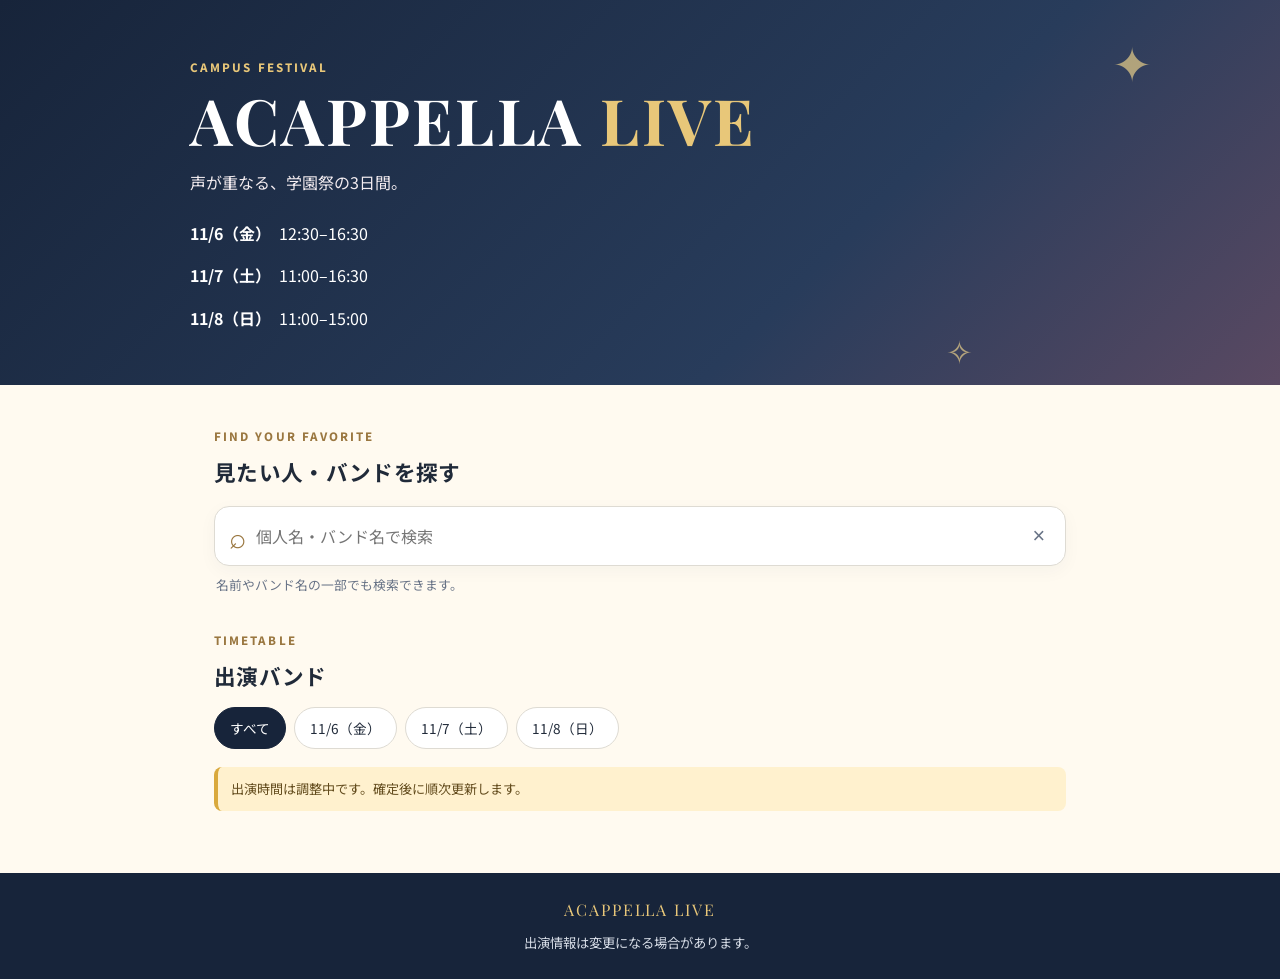
==== commit e358f1e5: "Update index.html" ====
--- a/index.html
+++ b/index.html
@@ -13,7 +13,11 @@
       <p class="eyebrow">CAMPUS FESTIVAL</p>
       <h1>ACAPPELLA <span>LIVE</span></h1>
       <p class="hero-copy">声が重なる、学園祭の3日間。</p>
-      <div class="date-pills" id="date-pills"></div>
+      <div class="festival-dates">
+  <p><strong>11/6（金）</strong>　12:30–16:30</p>
+  <p><strong>11/7（土）</strong>　11:00–16:30</p>
+  <p><strong>11/8（日）</strong>　11:00–15:00</p>
+      </div>
     </div>
     <div class="spark spark-one">✦</div><div class="spark spark-two">✧</div>
   </header>
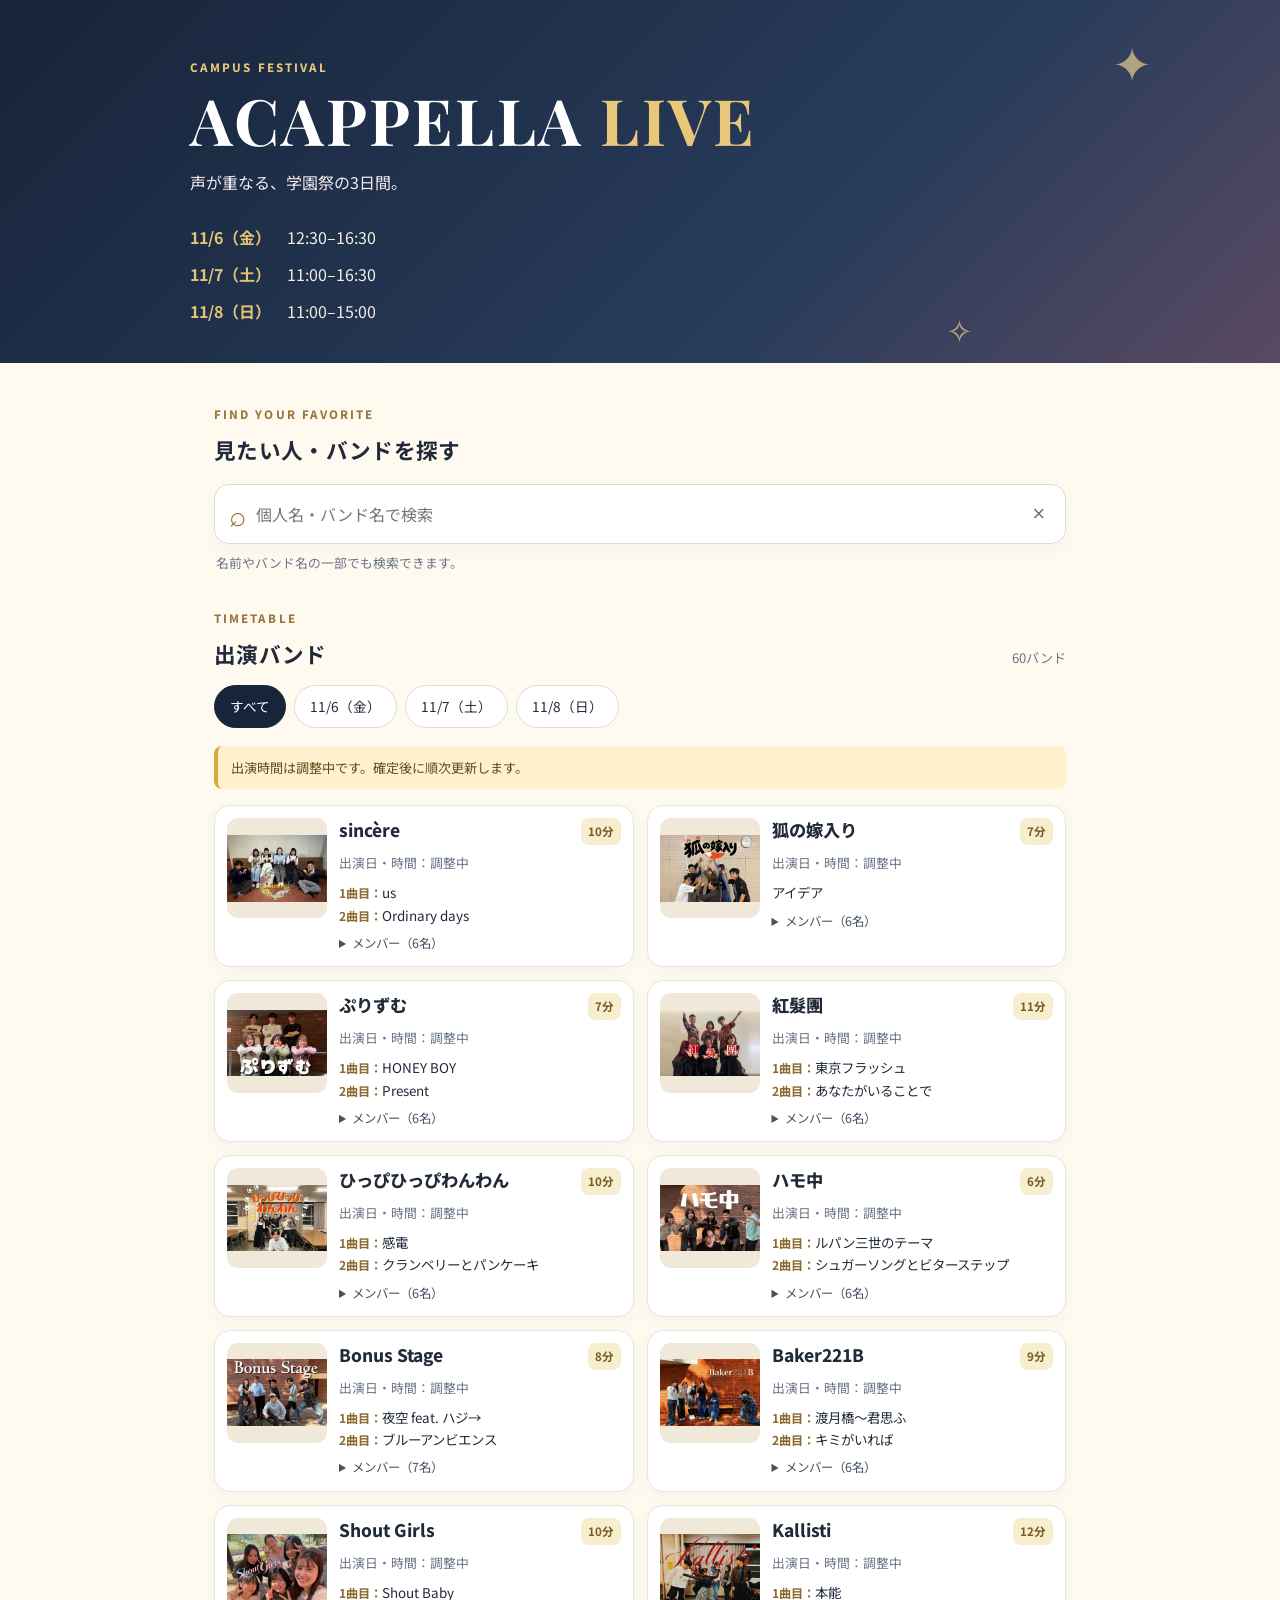
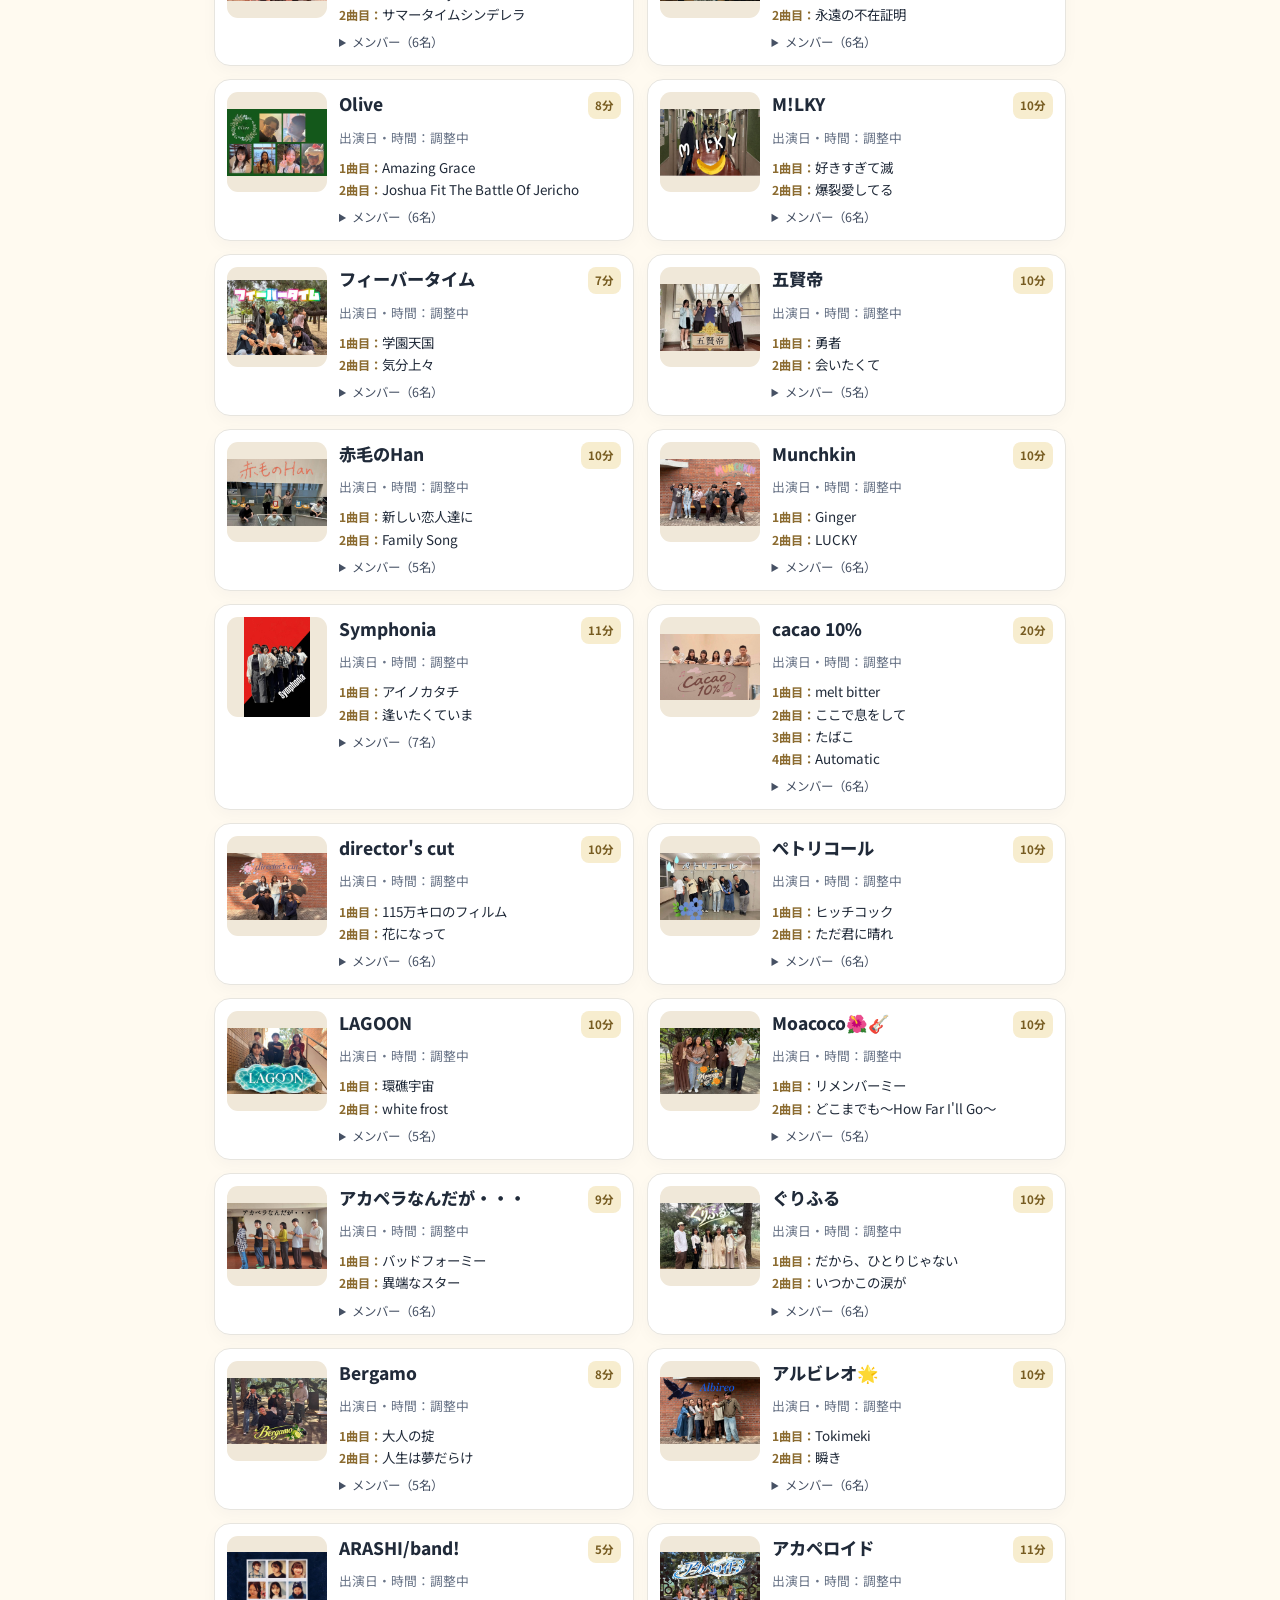
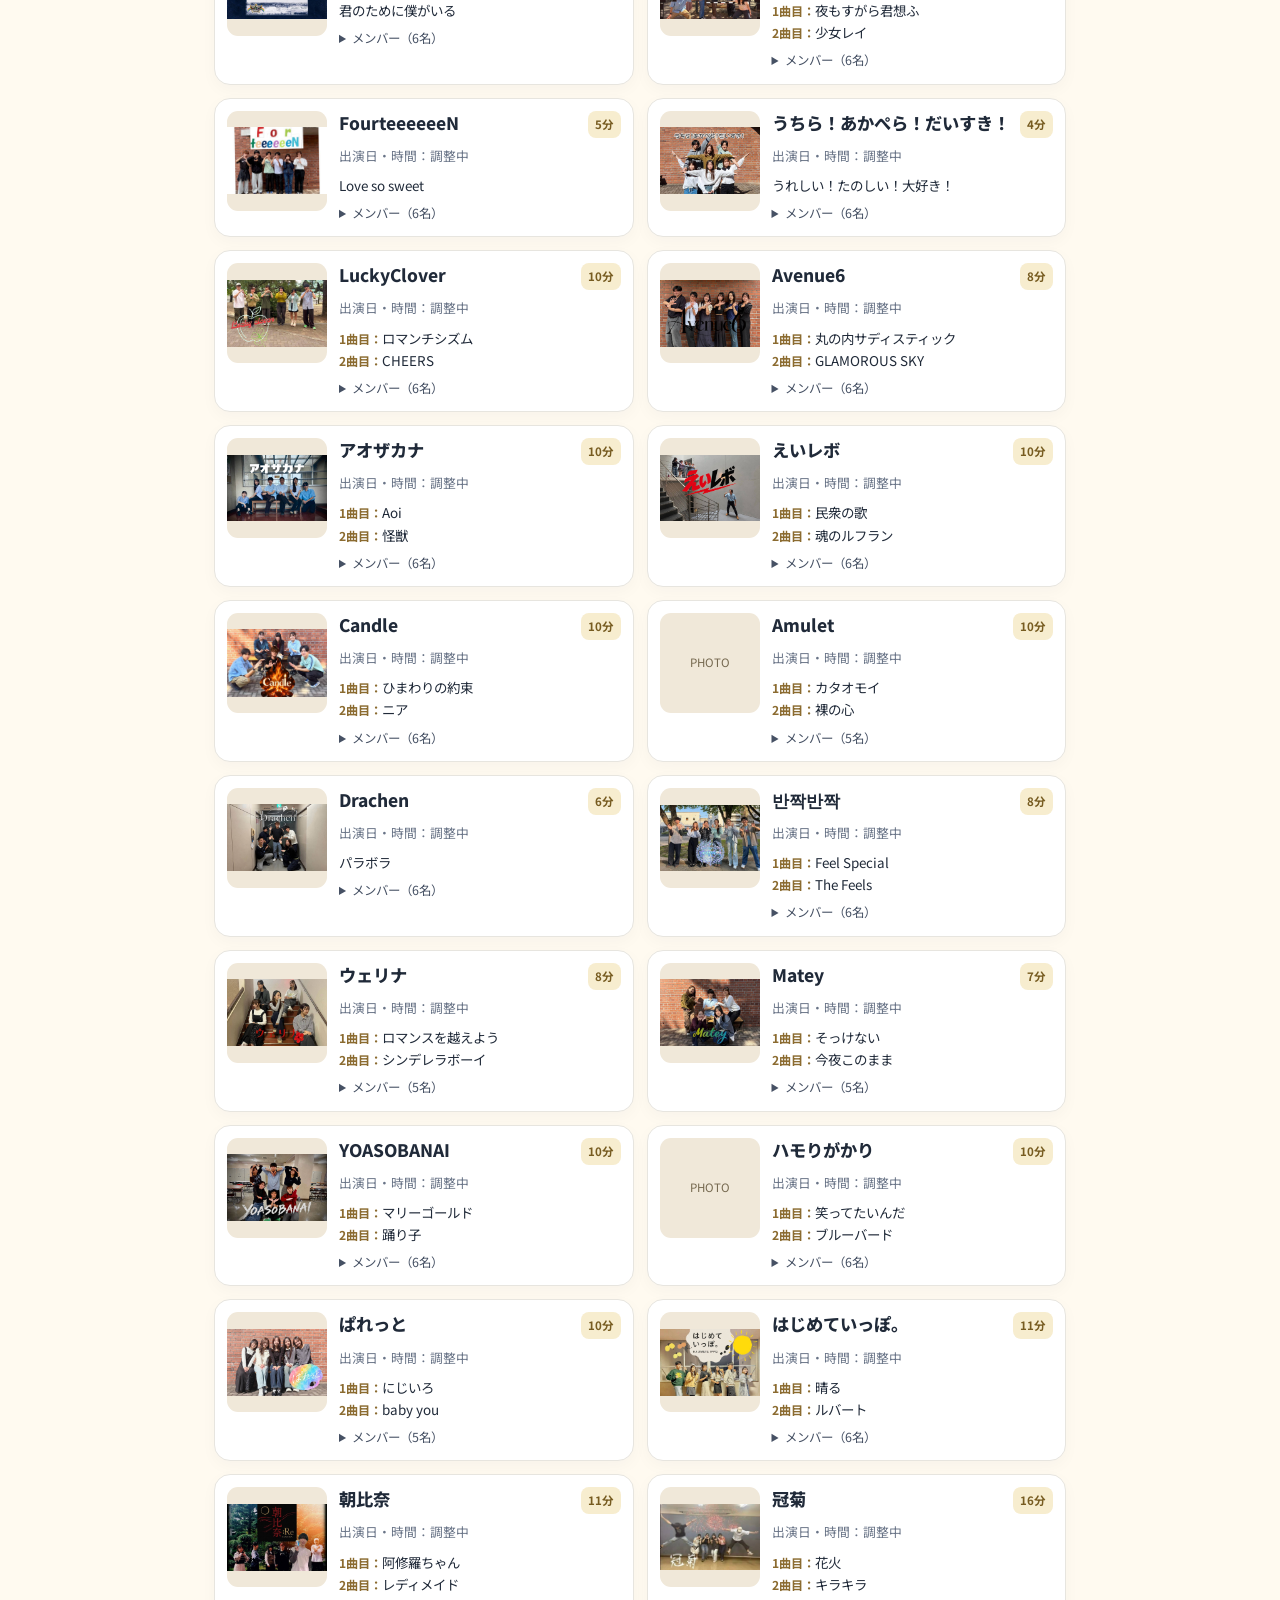
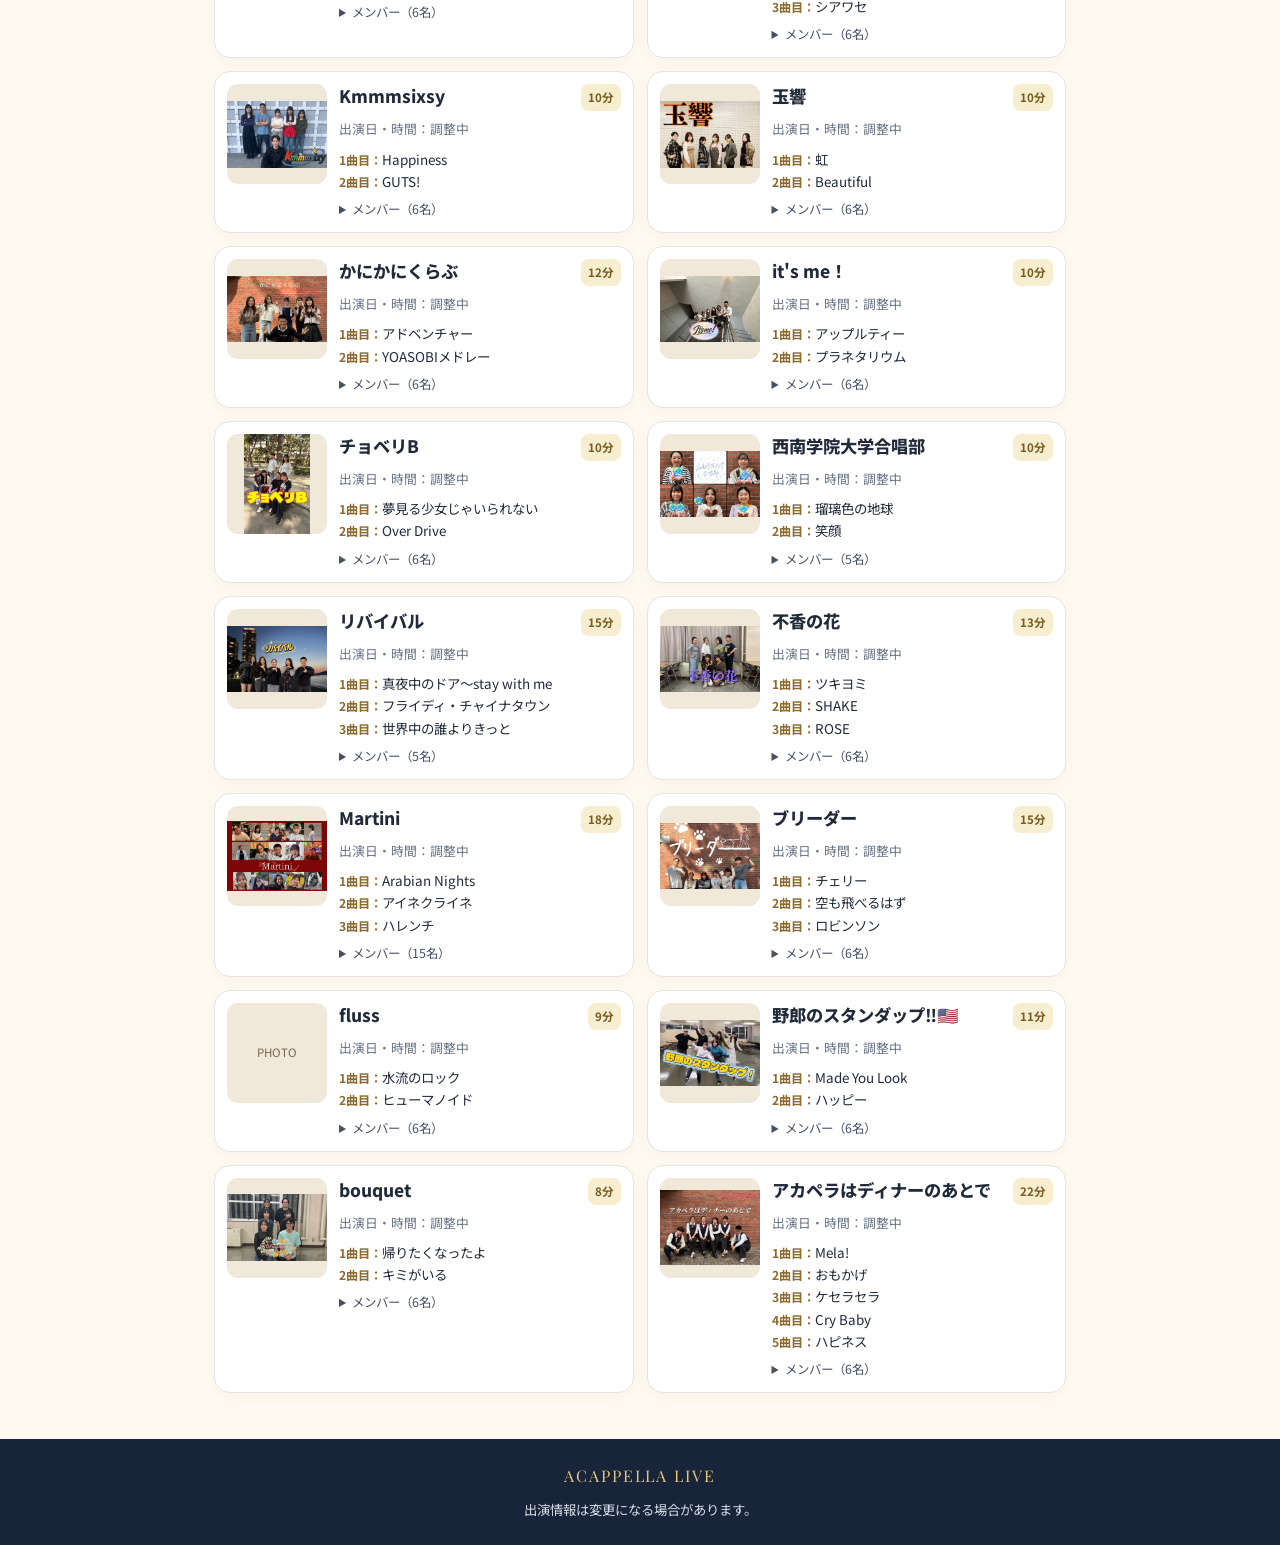
==== commit 1e8139d4: "Add robots meta tag to prevent indexing" ====
--- a/index.html
+++ b/index.html
@@ -3,6 +3,7 @@
 <head>
   <meta charset="utf-8">
   <meta name="viewport" content="width=device-width, initial-scale=1">
+  <meta name="robots" content="noindex">
   <meta name="theme-color" content="#17243a">
   <title>ACAPPELLA LIVE｜学園祭</title>
   <link rel="stylesheet" href="style.css">
--- a/style.css
+++ b/style.css
@@ -1,12 +1,467 @@
+
 @import url('https://fonts.googleapis.com/css2?family=Noto+Sans+JP:wght@400;500;600;700;800&family=Playfair+Display:wght@600;700&display=swap');
-:root{--navy:#17243a;--navy2:#233754;--gold:#e8c779;--cream:#fffaf0;--ink:#202a39;--muted:#697487;--line:#e7e5df;--paper:#fff;--pink:#f5dfe1}
-*{box-sizing:border-box}html{scroll-behavior:smooth}body{margin:0;background:var(--cream);color:var(--ink);font-family:"Noto Sans JP",sans-serif;line-height:1.65}
-.hero{position:relative;overflow:hidden;background:linear-gradient(135deg,#17243a,#283c5b 65%,#5a4962);color:white;padding:48px 20px 32px}
-.hero-inner{max-width:900px;margin:auto;position:relative;z-index:1}.eyebrow,.section-kicker{font-size:.72rem;letter-spacing:.18em;font-weight:800;color:var(--gold);margin:0 0 8px}
-h1{font-size:clamp(2rem,7vw,4rem);line-height:1.1;letter-spacing:.035em;margin:0;font-family:"Playfair Display",serif}h1 span{color:var(--gold)}.hero-copy{color:#f4edf1;margin:14px 0 24px}.date-pills{display:flex;flex-wrap:wrap;gap:8px}.date-pill{border:1px solid #ffffff65;background:#ffffff12;color:white;border-radius:999px;padding:7px 12px;font-size:.82rem}
-.spark{position:absolute;color:#f5d98d;opacity:.65;font-size:3rem}.spark-one{right:10%;top:22px}.spark-two{right:24%;bottom:8px;font-size:2rem}
-main{max-width:900px;margin:auto;padding:0 16px}.search-section{padding:34px 0 28px}.section-kicker{color:#9a7740}h2{font-size:1.35rem;margin:0 0 16px;letter-spacing:.015em}.search-box{display:flex;align-items:center;gap:10px;background:white;border:1px solid #dedbd3;border-radius:15px;padding:0 14px;box-shadow:0 5px 18px #25344a0a}.search-box span{font-size:1.8rem;color:#9a7740}.search-box input{width:100%;min-width:0;border:0;outline:0;padding:16px 0;font:inherit;background:transparent}.search-box button{border:0;background:transparent;font-size:1.35rem;color:#687386;cursor:pointer}.hint{font-size:.8rem;color:var(--muted);margin:8px 2px 0}
-.schedule-section{padding:8px 0 46px}.section-heading{display:flex;justify-content:space-between;align-items:end;gap:12px}.section-heading h2{margin-bottom:10px}.count{font-size:.82rem;color:var(--muted);padding-bottom:13px}.day-tabs{display:flex;gap:8px;overflow-x:auto;padding:3px 0 12px}.day-tabs button{white-space:nowrap;border:1px solid #dedbd3;background:white;color:var(--ink);border-radius:999px;padding:9px 15px;font:inherit;font-size:.85rem;cursor:pointer}.day-tabs button.active{background:var(--navy);color:white;border-color:var(--navy)}.notice{background:#fff1ce;border-left:4px solid #d9a93d;color:#634c1d;border-radius:8px;padding:11px 13px;font-size:.82rem;margin:6px 0 16px}
-.band-list{display:grid;grid-template-columns:1fr;gap:13px}.band-card{display:grid;grid-template-columns:112px minmax(0,1fr);gap:15px;background:white;border:1px solid var(--line);border-radius:16px;padding:13px;box-shadow:0 5px 16px #1b2a3b08}.band-photo{width:112px;aspect-ratio:1/1;object-fit:cover;border-radius:11px;background:linear-gradient(145deg,#e8d8b0,#e8dce8);display:block}.photo-placeholder{display:flex;align-items:center;justify-content:center;text-align:center;color:#75684f;font-size:.72rem;overflow-wrap:anywhere;padding:8px}.band-content{min-width:0}.band-top{display:flex;align-items:start;justify-content:space-between;gap:8px}.band-name{font-size:1.08rem;font-weight:800;line-height:1.4;margin:0 0 6px;overflow-wrap:anywhere}.duration{flex-shrink:0;border-radius:8px;background:#f7edcf;color:#775c21;padding:4px 7px;font-size:.72rem;font-weight:700}.meta{font-size:.8rem;color:var(--muted);margin:4px 0}.songs{font-size:.84rem;margin:8px 0 0}.songs strong{color:#8b6b30;font-size:.76rem}.members{font-size:.78rem;line-height:1.7;margin:7px 0 0;color:#465164}.members summary{cursor:pointer;color:#465164}.members p{margin:5px 0 0}.availability{font-size:.75rem;color:#6e5b39;background:#fbf7ed;border-radius:7px;padding:6px 8px;margin-top:8px}.empty{background:white;padding:28px;border-radius:12px;text-align:center;color:var(--muted)}
-footer{text-align:center;background:var(--navy);color:#fff;padding:24px 12px}footer p{font-family:"Playfair Display",serif;letter-spacing:.12em;margin:0 0 5px;color:var(--gold)}footer small{color:#d6dce6}
-@media(min-width:650px){.hero{padding:58px 28px 38px}main{padding:0 24px}.band-list{grid-template-columns:repeat(2,minmax(0,1fr))}.band-card{grid-template-columns:100px minmax(0,1fr);gap:12px;padding:12px}.band-photo{width:100px}.search-section{padding-top:42px}}
+
+:root {
+  --navy: #17243a;
+  --navy2: #233754;
+  --gold: #e8c779;
+  --cream: #fffaf0;
+  --ink: #202a39;
+  --muted: #697487;
+  --line: #e7e5df;
+  --paper: #fff;
+  --pink: #f5dfe1;
+}
+
+* {
+  box-sizing: border-box;
+}
+
+html {
+  scroll-behavior: smooth;
+  width: 100%;
+  overflow-x: clip;
+}
+
+body {
+  margin: 0;
+  width: 100%;
+  min-width: 0;
+  background: var(--cream);
+  color: var(--ink);
+  font-family: "Noto Sans JP", sans-serif;
+  line-height: 1.65;
+  overflow-wrap: break-word;
+}
+
+/* ヘッダー */
+.hero {
+  position: relative;
+  overflow: hidden;
+  background: linear-gradient(135deg, #17243a, #283c5b 65%, #5a4962);
+  color: white;
+  padding: 48px 20px 32px;
+}
+
+.hero-inner {
+  max-width: 900px;
+  margin: auto;
+  position: relative;
+  z-index: 1;
+}
+
+.eyebrow,
+.section-kicker {
+  font-size: 0.72rem;
+  letter-spacing: 0.18em;
+  font-weight: 800;
+  color: var(--gold);
+  margin: 0 0 8px;
+}
+
+h1 {
+  font-size: clamp(2rem, 7vw, 4rem);
+  line-height: 1.1;
+  letter-spacing: 0.035em;
+  margin: 0;
+  font-family: "Playfair Display", serif;
+}
+
+h1 span {
+  color: var(--gold);
+}
+
+.hero-copy {
+  color: #f4edf1;
+  margin: 14px 0 24px;
+}
+
+.date-pills {
+  display: flex;
+  flex-wrap: wrap;
+  gap: 8px;
+}
+
+.date-pill {
+  border: 1px solid #ffffff65;
+  background: #ffffff12;
+  color: white;
+  border-radius: 999px;
+  padding: 7px 12px;
+  font-size: 0.82rem;
+}
+
+.spark {
+  position: absolute;
+  color: #f5d98d;
+  opacity: 0.65;
+  font-size: 3rem;
+}
+
+.spark-one {
+  right: 10%;
+  top: 22px;
+}
+
+.spark-two {
+  right: 24%;
+  bottom: 8px;
+  font-size: 2rem;
+}
+
+/* メインコンテンツ */
+main {
+  width: 100%;
+  max-width: 900px;
+  min-width: 0;
+  margin: 0 auto;
+  padding: 0 12px;
+}
+
+/* 検索欄 */
+.search-section {
+  padding: 34px 0 28px;
+}
+
+.section-kicker {
+  color: #9a7740;
+}
+
+h2 {
+  font-size: 1.35rem;
+  margin: 0 0 16px;
+  letter-spacing: 0.015em;
+}
+
+.search-box {
+  display: flex;
+  align-items: center;
+  gap: 10px;
+  width: 100%;
+  min-width: 0;
+  max-width: 100%;
+  background: white;
+  border: 1px solid #dedbd3;
+  border-radius: 15px;
+  padding: 0 14px;
+  box-shadow: 0 5px 18px #25344a0a;
+}
+
+.search-box span {
+  flex-shrink: 0;
+  font-size: 1.8rem;
+  color: #9a7740;
+}
+
+.search-box input {
+  width: 100%;
+  min-width: 0;
+  border: 0;
+  outline: 0;
+  padding: 16px 0;
+  font: inherit;
+  background: transparent;
+}
+
+.search-box button {
+  flex-shrink: 0;
+  border: 0;
+  background: transparent;
+  font-size: 1.35rem;
+  color: #687386;
+  cursor: pointer;
+}
+
+.hint {
+  font-size: 0.8rem;
+  color: var(--muted);
+  margin: 8px 2px 0;
+}
+
+/* 出演日程 */
+.schedule-section {
+  padding: 8px 0 46px;
+}
+
+.section-heading {
+  display: flex;
+  justify-content: space-between;
+  align-items: end;
+  gap: 12px;
+}
+
+.section-heading h2 {
+  margin-bottom: 10px;
+}
+
+.count {
+  font-size: 0.82rem;
+  color: var(--muted);
+  padding-bottom: 13px;
+  flex-shrink: 0;
+}
+
+.day-tabs {
+  display: flex;
+  gap: 8px;
+  width: 100%;
+  min-width: 0;
+  max-width: 100%;
+  overflow-x: auto;
+  padding: 3px 0 12px;
+}
+
+.day-tabs button {
+  flex-shrink: 0;
+  white-space: nowrap;
+  border: 1px solid #dedbd3;
+  background: white;
+  color: var(--ink);
+  border-radius: 999px;
+  padding: 9px 15px;
+  font: inherit;
+  font-size: 0.85rem;
+  cursor: pointer;
+}
+
+.day-tabs button.active {
+  background: var(--navy);
+  color: white;
+  border-color: var(--navy);
+}
+
+.notice {
+  background: #fff1ce;
+  border-left: 4px solid #d9a93d;
+  color: #634c1d;
+  border-radius: 8px;
+  padding: 11px 13px;
+  font-size: 0.82rem;
+  margin: 6px 0 16px;
+}
+
+/* バンド一覧 */
+.band-list {
+  display: grid;
+  grid-template-columns: minmax(0, 1fr);
+  gap: 13px;
+  width: 100%;
+  min-width: 0;
+  max-width: 100%;
+}
+
+.band-card {
+  display: grid;
+  grid-template-columns: minmax(0, 112px) minmax(0, 1fr);
+  gap: 15px;
+  width: 100%;
+  min-width: 0;
+  max-width: 100%;
+  background: white;
+  border: 1px solid var(--line);
+  border-radius: 16px;
+  padding: 13px;
+  box-shadow: 0 5px 16px #1b2a3b08;
+}
+
+.band-photo {
+  display: block;
+  width: 100%;
+  max-width: 112px;
+  aspect-ratio: 1 / 1;
+  object-fit: cover;
+  border-radius: 11px;
+  background: linear-gradient(145deg, #e8d8b0, #e8dce8);
+}
+
+.photo-placeholder {
+  display: flex;
+  align-items: center;
+  justify-content: center;
+  text-align: center;
+  color: #75684f;
+  font-size: 0.72rem;
+  overflow-wrap: anywhere;
+  padding: 8px;
+}
+
+.band-content {
+  min-width: 0;
+  max-width: 100%;
+}
+
+.band-top {
+  display: flex;
+  align-items: start;
+  justify-content: space-between;
+  gap: 8px;
+}
+
+.band-name {
+  font-size: 1.08rem;
+  font-weight: 800;
+  line-height: 1.4;
+  margin: 0 0 6px;
+  overflow-wrap: anywhere;
+}
+
+.duration {
+  flex-shrink: 0;
+  border-radius: 8px;
+  background: #f7edcf;
+  color: #775c21;
+  padding: 4px 7px;
+  font-size: 0.72rem;
+  font-weight: 700;
+}
+
+.meta {
+  font-size: 0.8rem;
+  color: var(--muted);
+  margin: 4px 0;
+  overflow-wrap: anywhere;
+}
+
+.songs {
+  font-size: 0.84rem;
+  margin: 8px 0 0;
+  overflow-wrap: anywhere;
+}
+
+.songs strong {
+  color: #8b6b30;
+  font-size: 0.76rem;
+}
+
+.members {
+  font-size: 0.78rem;
+  line-height: 1.7;
+  margin: 7px 0 0;
+  color: #465164;
+  overflow-wrap: anywhere;
+}
+
+.members summary {
+  cursor: pointer;
+  color: #465164;
+}
+
+.members p {
+  margin: 5px 0 0;
+}
+
+.availability {
+  font-size: 0.75rem;
+  color: #6e5b39;
+  background: #fbf7ed;
+  border-radius: 7px;
+  padding: 6px 8px;
+  margin-top: 8px;
+  overflow-wrap: anywhere;
+}
+
+.empty {
+  background: white;
+  padding: 28px;
+  border-radius: 12px;
+  text-align: center;
+  color: var(--muted);
+}
+
+/* フッター */
+footer {
+  text-align: center;
+  background: var(--navy);
+  color: #fff;
+  padding: 24px 12px;
+}
+
+footer p {
+  font-family: "Playfair Display", serif;
+  letter-spacing: 0.12em;
+  margin: 0 0 5px;
+  color: var(--gold);
+}
+
+footer small {
+  color: #d6dce6;
+}
+
+/* 開催日表示 */
+.festival-dates {
+  margin-top: 28px;
+  display: grid;
+  gap: 10px;
+}
+
+.festival-dates p {
+  margin: 0;
+  color: #f3eee3;
+  font-size: 1rem;
+  line-height: 1.7;
+}
+
+.festival-dates strong {
+  display: inline-block;
+  min-width: 4.5em;
+  color: #e2c477;
+}
+
+/* 小さなスマートフォン */
+@media (max-width: 380px) {
+  main {
+    padding-left: 8px;
+    padding-right: 8px;
+  }
+
+  .band-card {
+    grid-template-columns: 90px minmax(0, 1fr);
+    gap: 10px;
+    padding: 10px;
+  }
+
+  .band-photo {
+    max-width: 90px;
+  }
+
+  .band-name {
+    font-size: 1rem;
+  }
+}
+
+/* タブレット・パソコン */
+@media (min-width: 650px) {
+  .hero {
+    padding: 58px 28px 38px;
+  }
+
+  main {
+    padding: 0 24px;
+  }
+
+  .band-list {
+    grid-template-columns: repeat(2, minmax(0, 1fr));
+  }
+
+  .band-card {
+    grid-template-columns: 100px minmax(0, 1fr);
+    gap: 12px;
+    padding: 12px;
+  }
+
+  .band-photo {
+    max-width: 100px;
+  }
+
+  .search-section {
+    padding-top: 42px;
+  }
+}
+
+
+
+/* バンド写真を切り取らず、全体を表示する */
+.band-photo {
+  object-fit: contain;
+  background: #f0e8d9;
+}
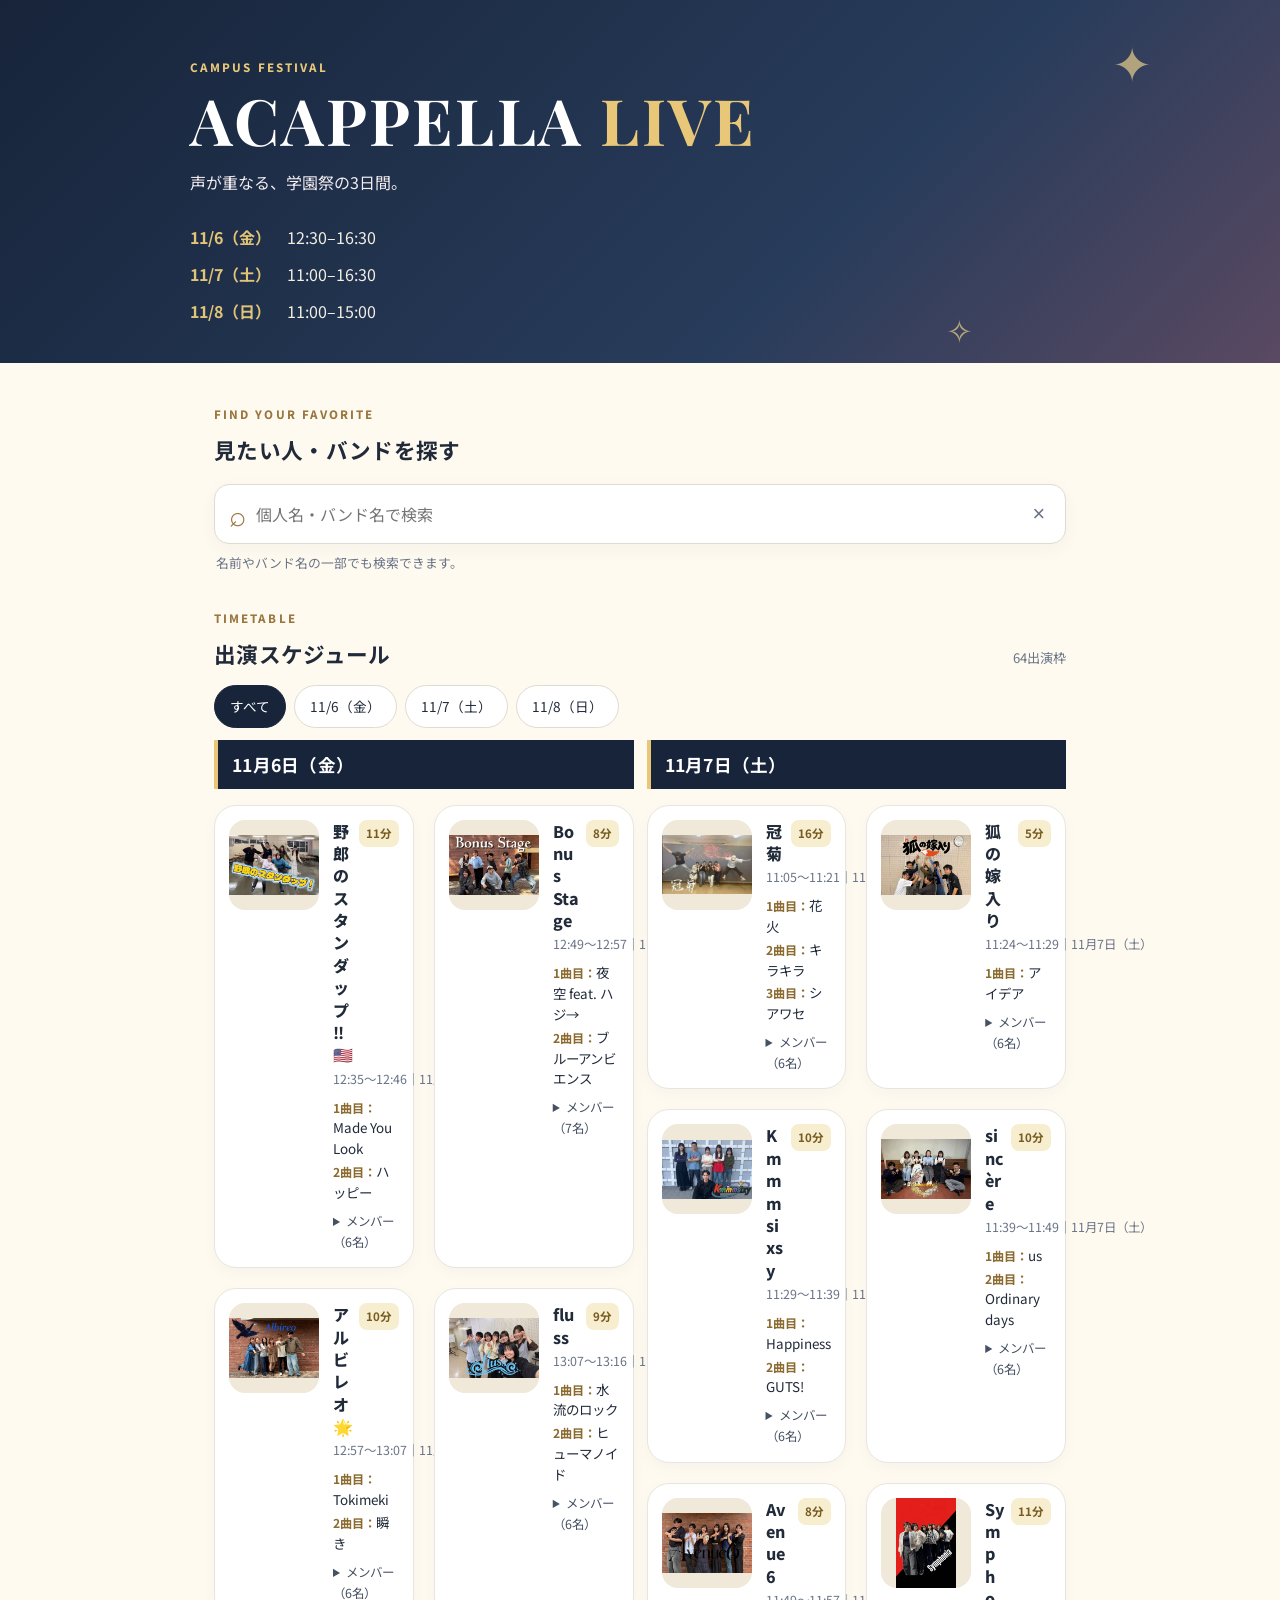
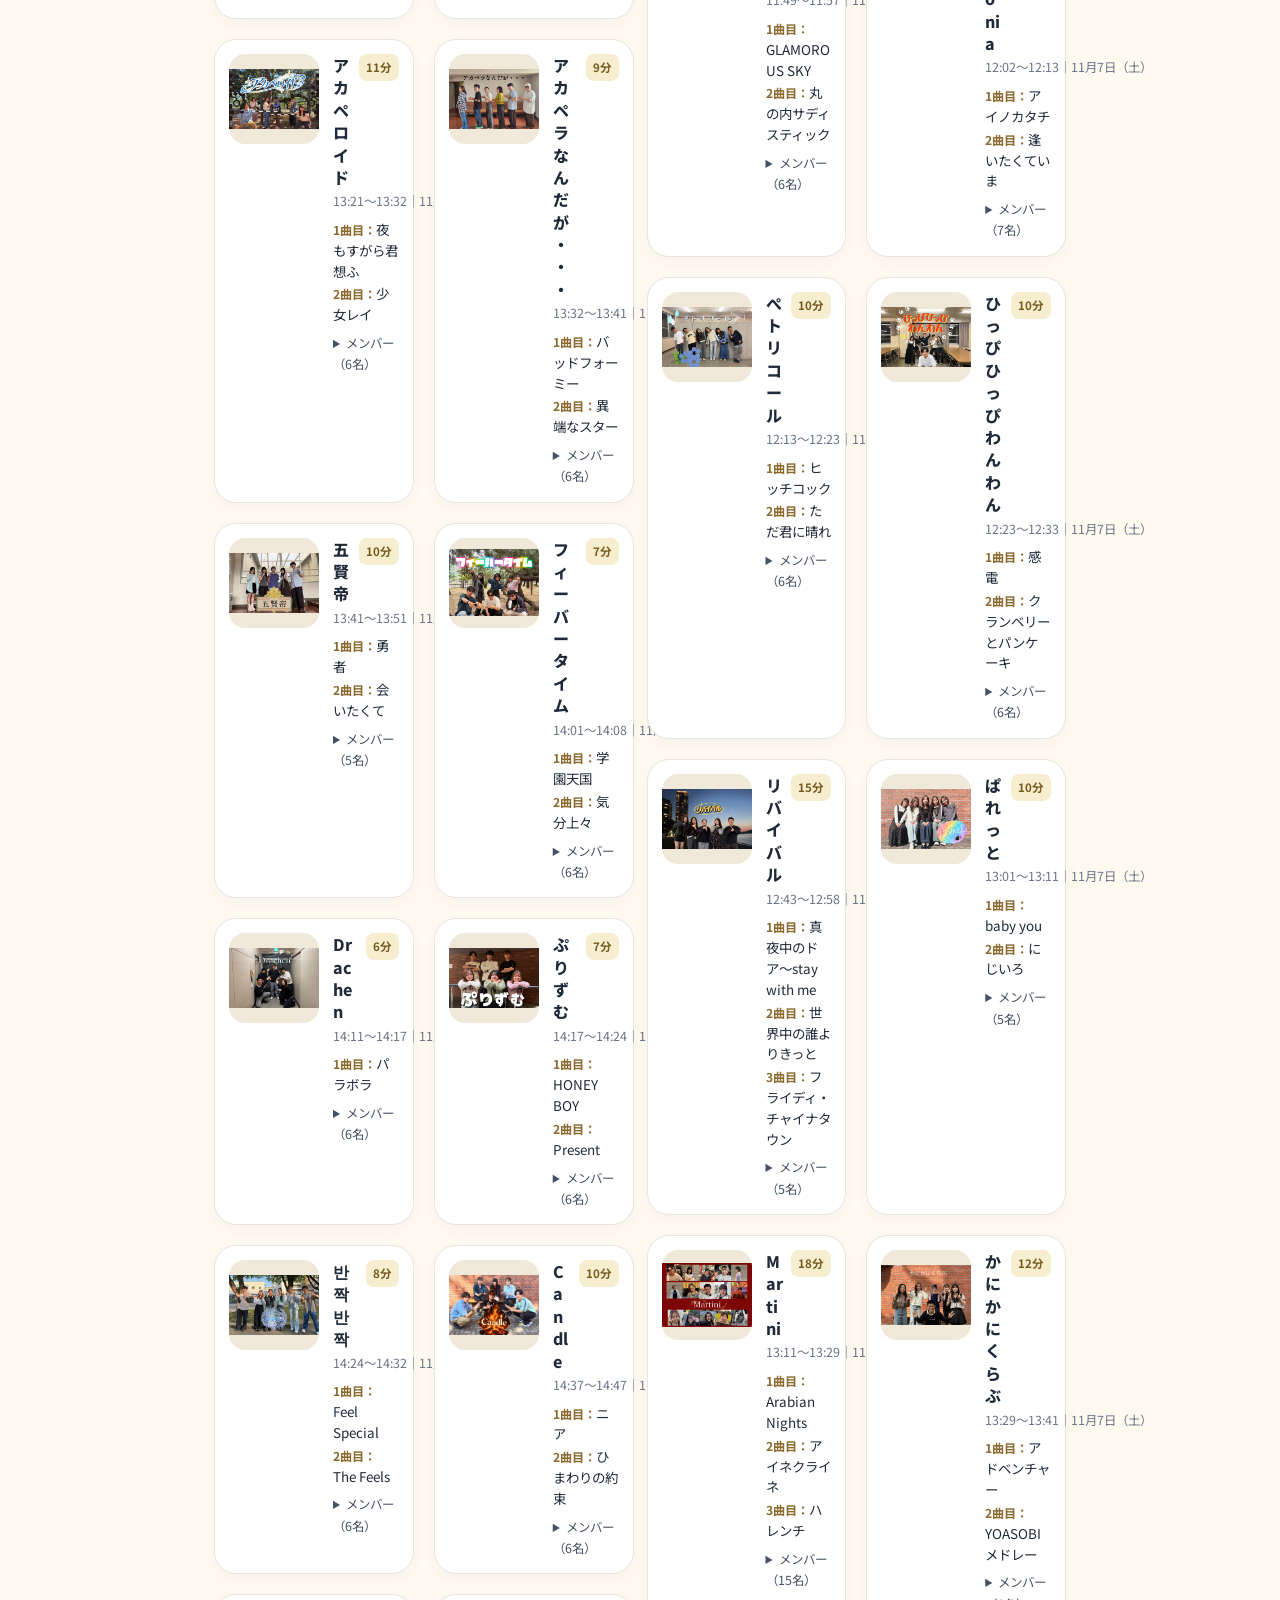
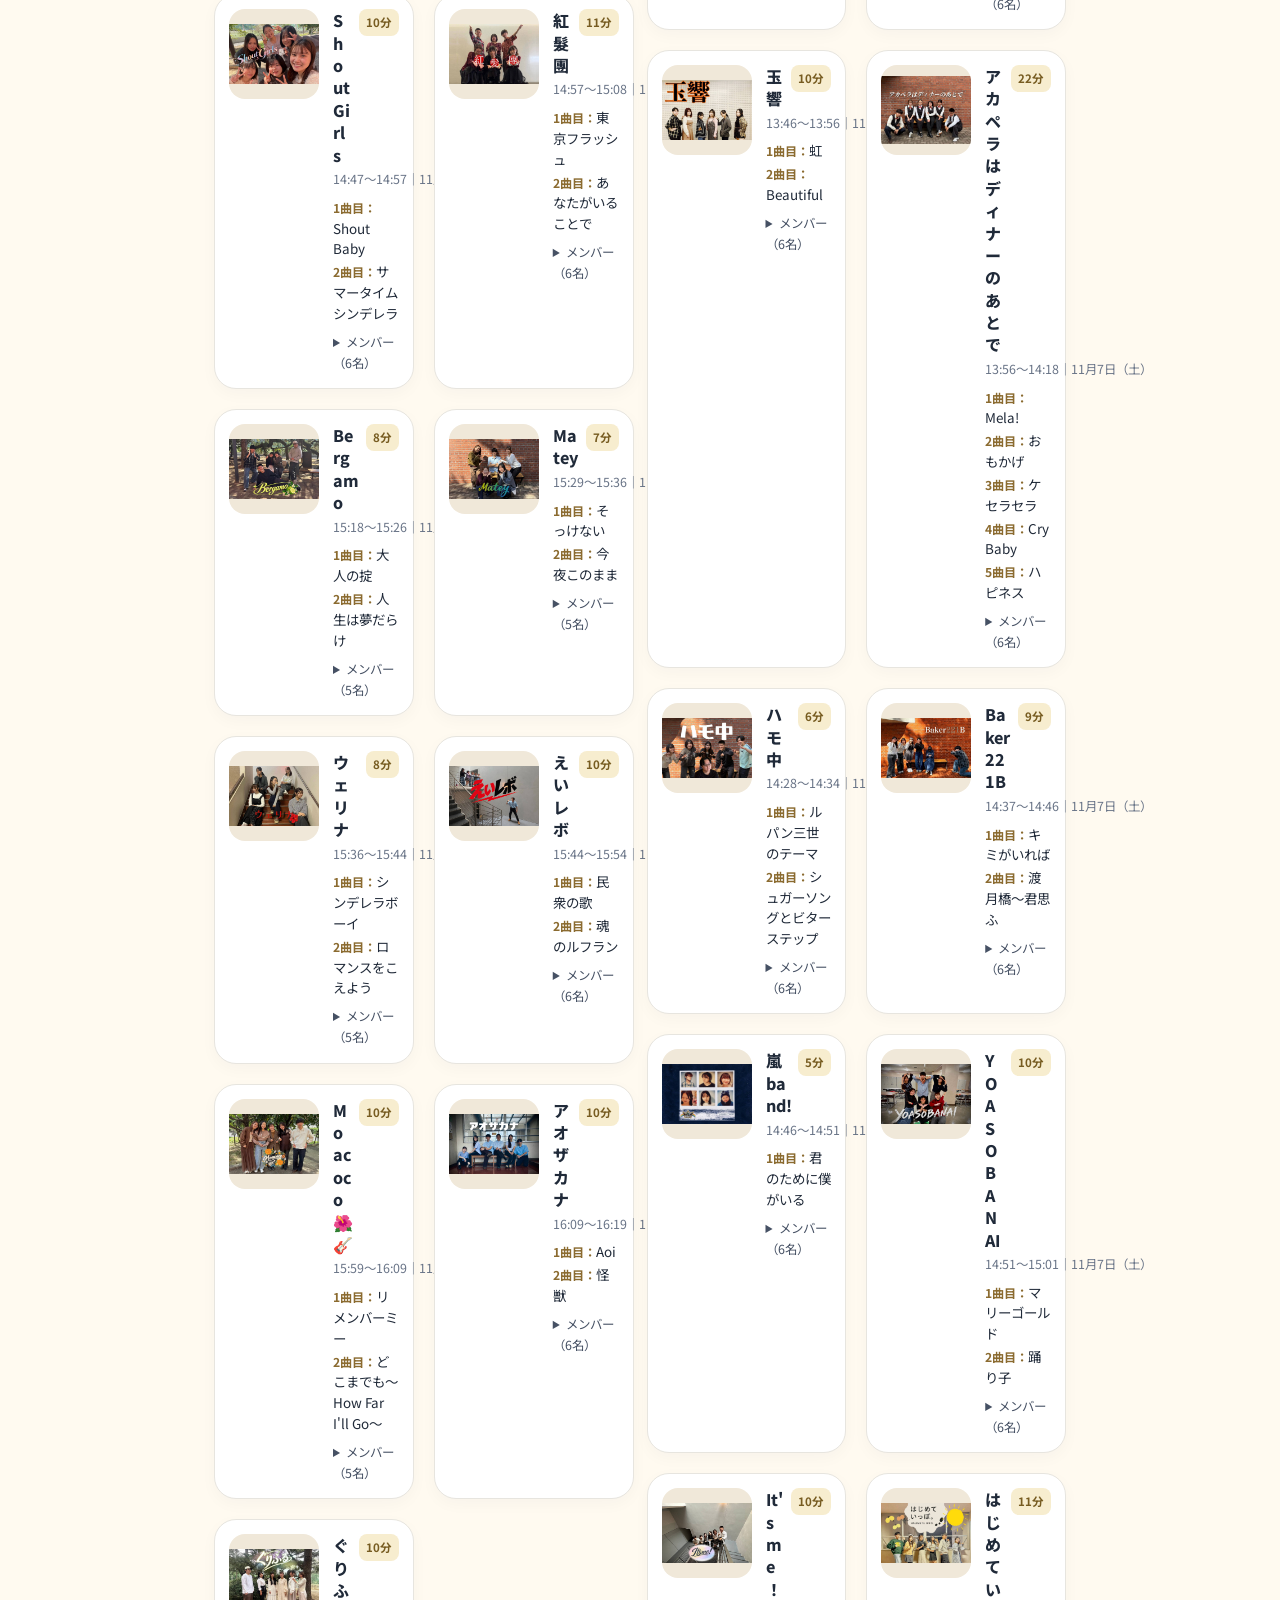
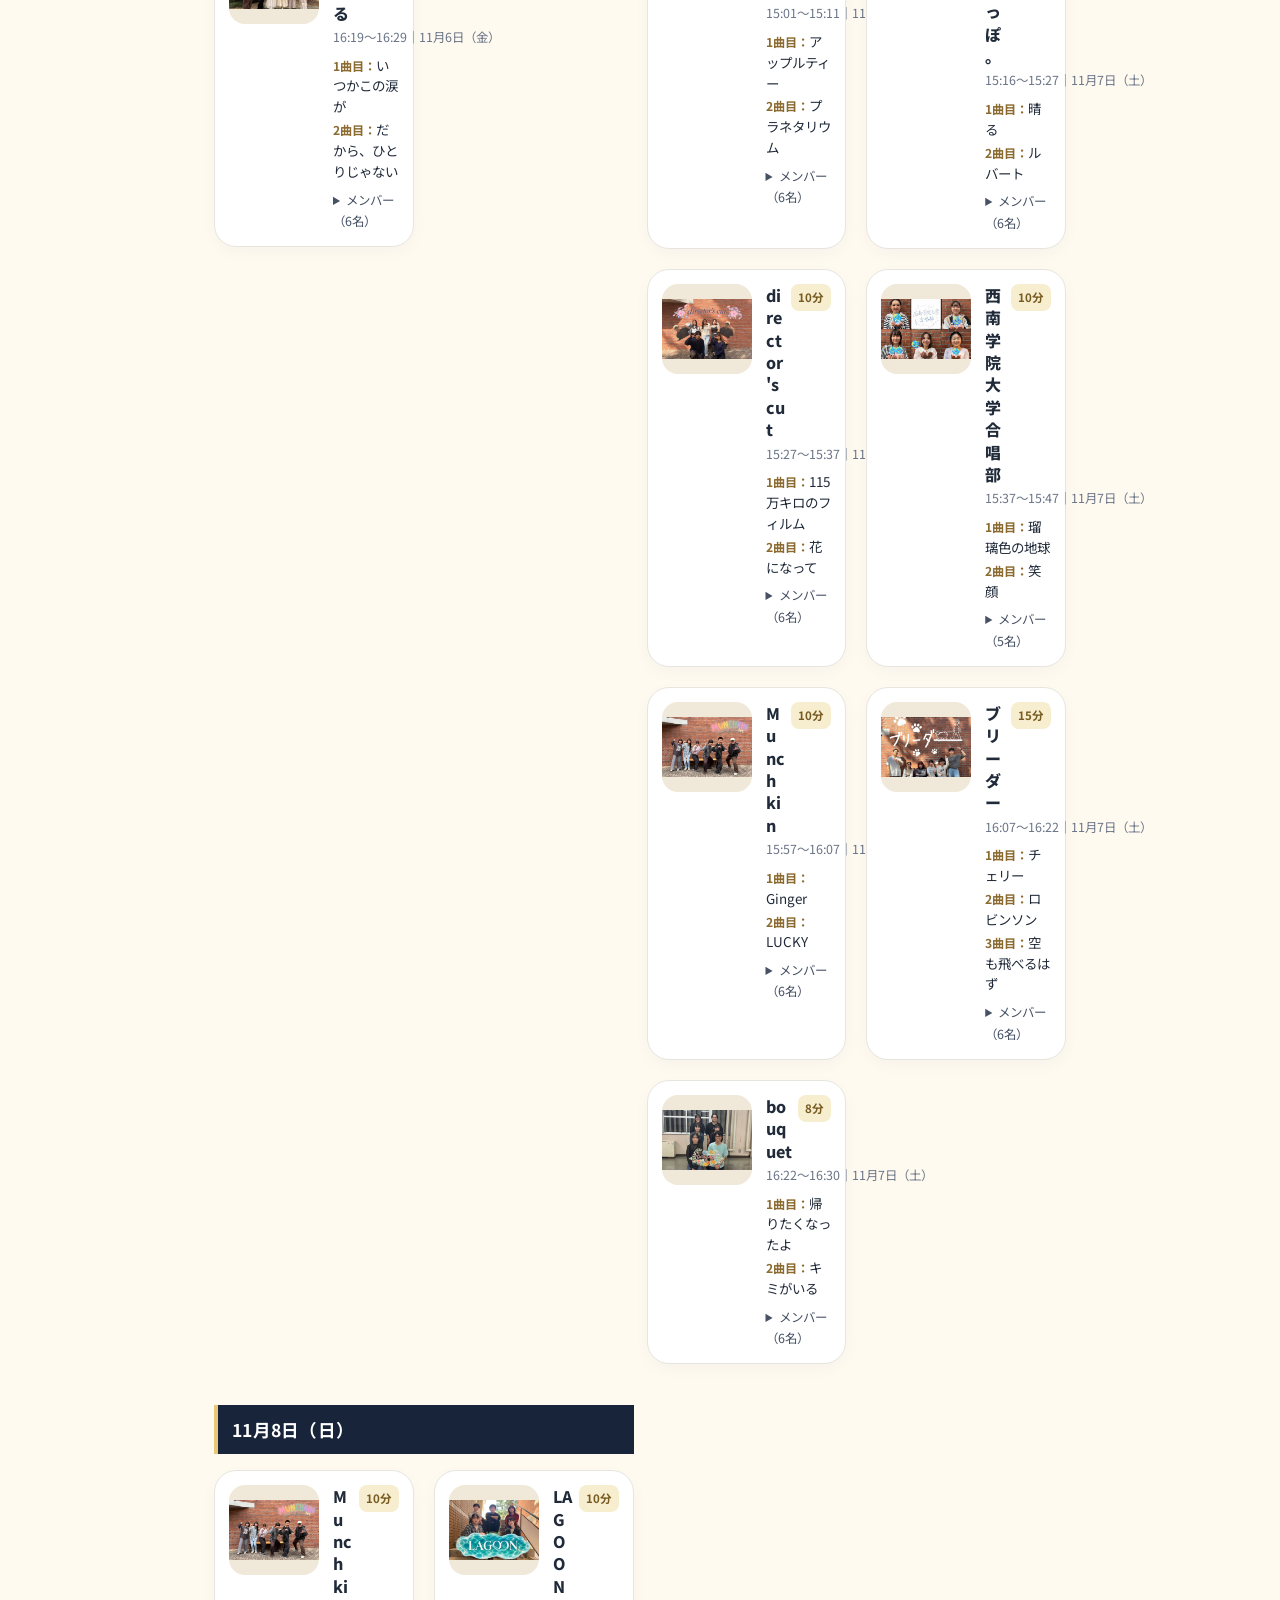
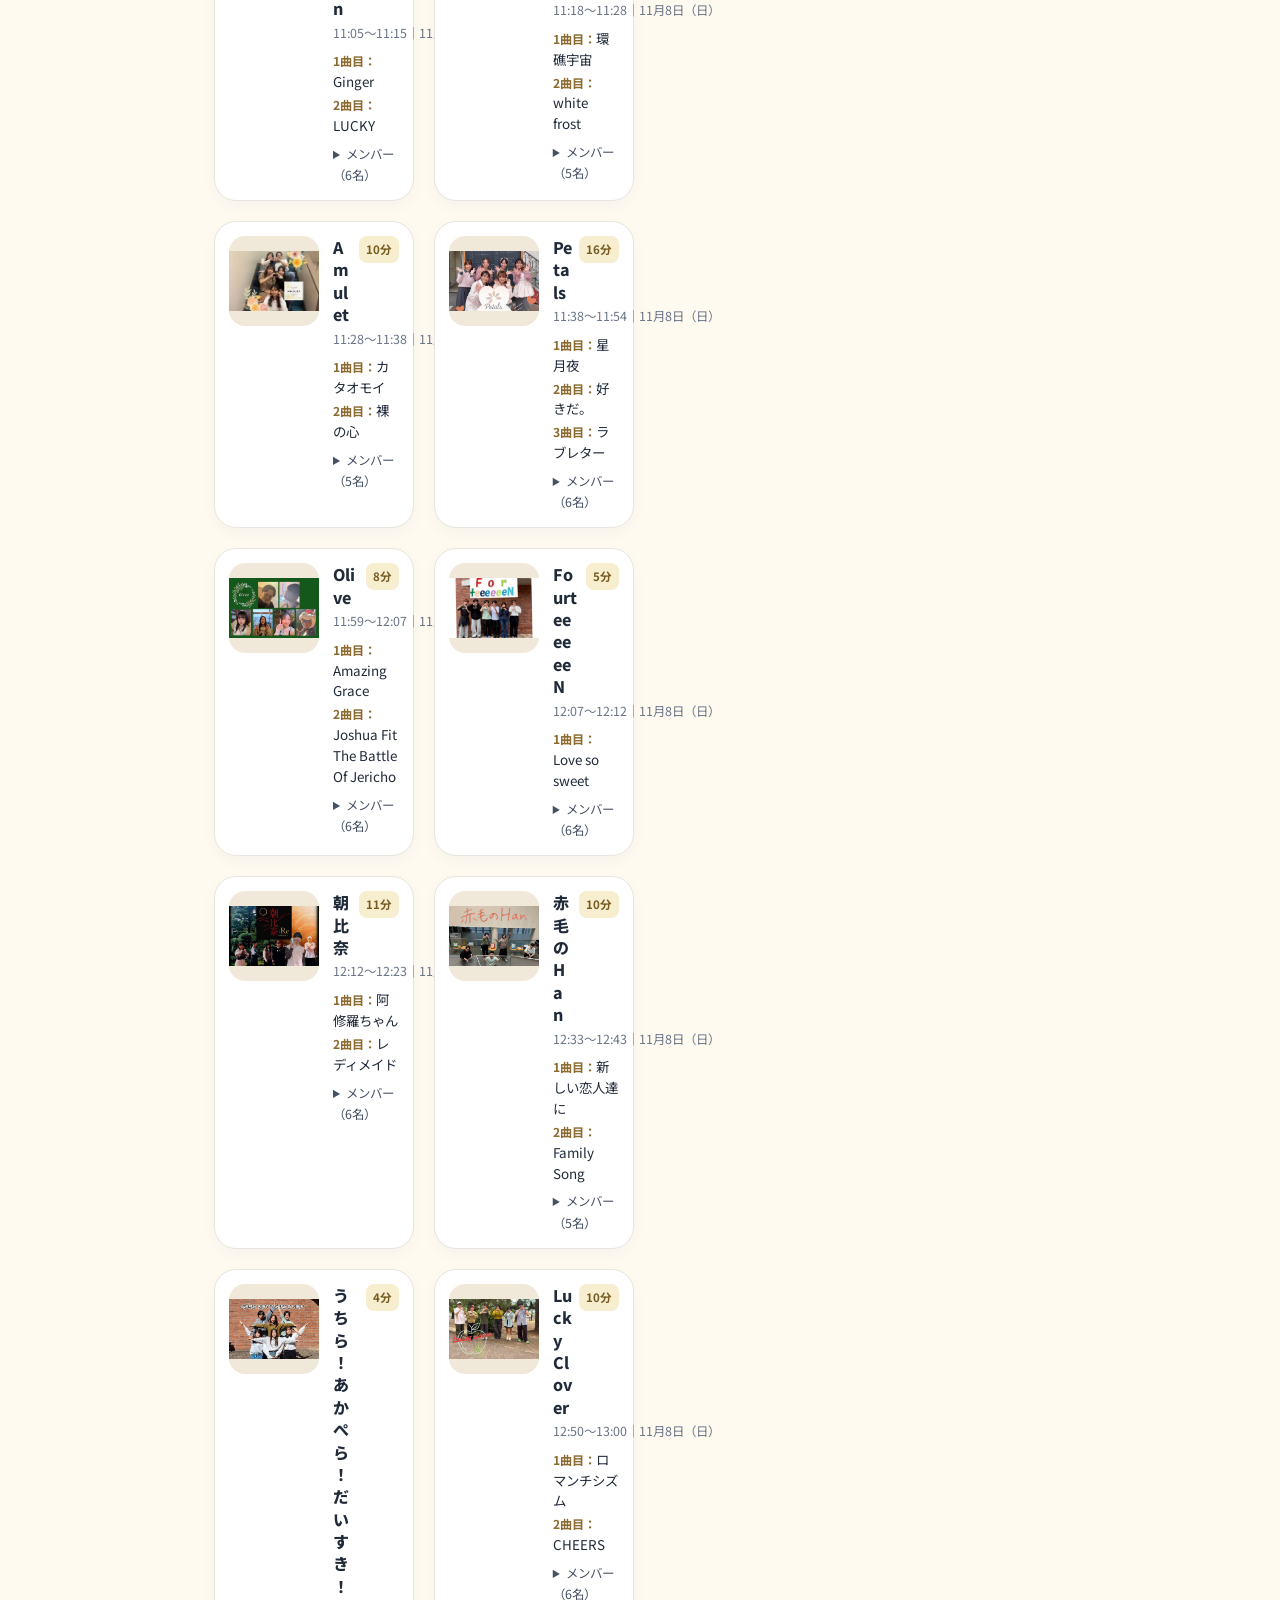
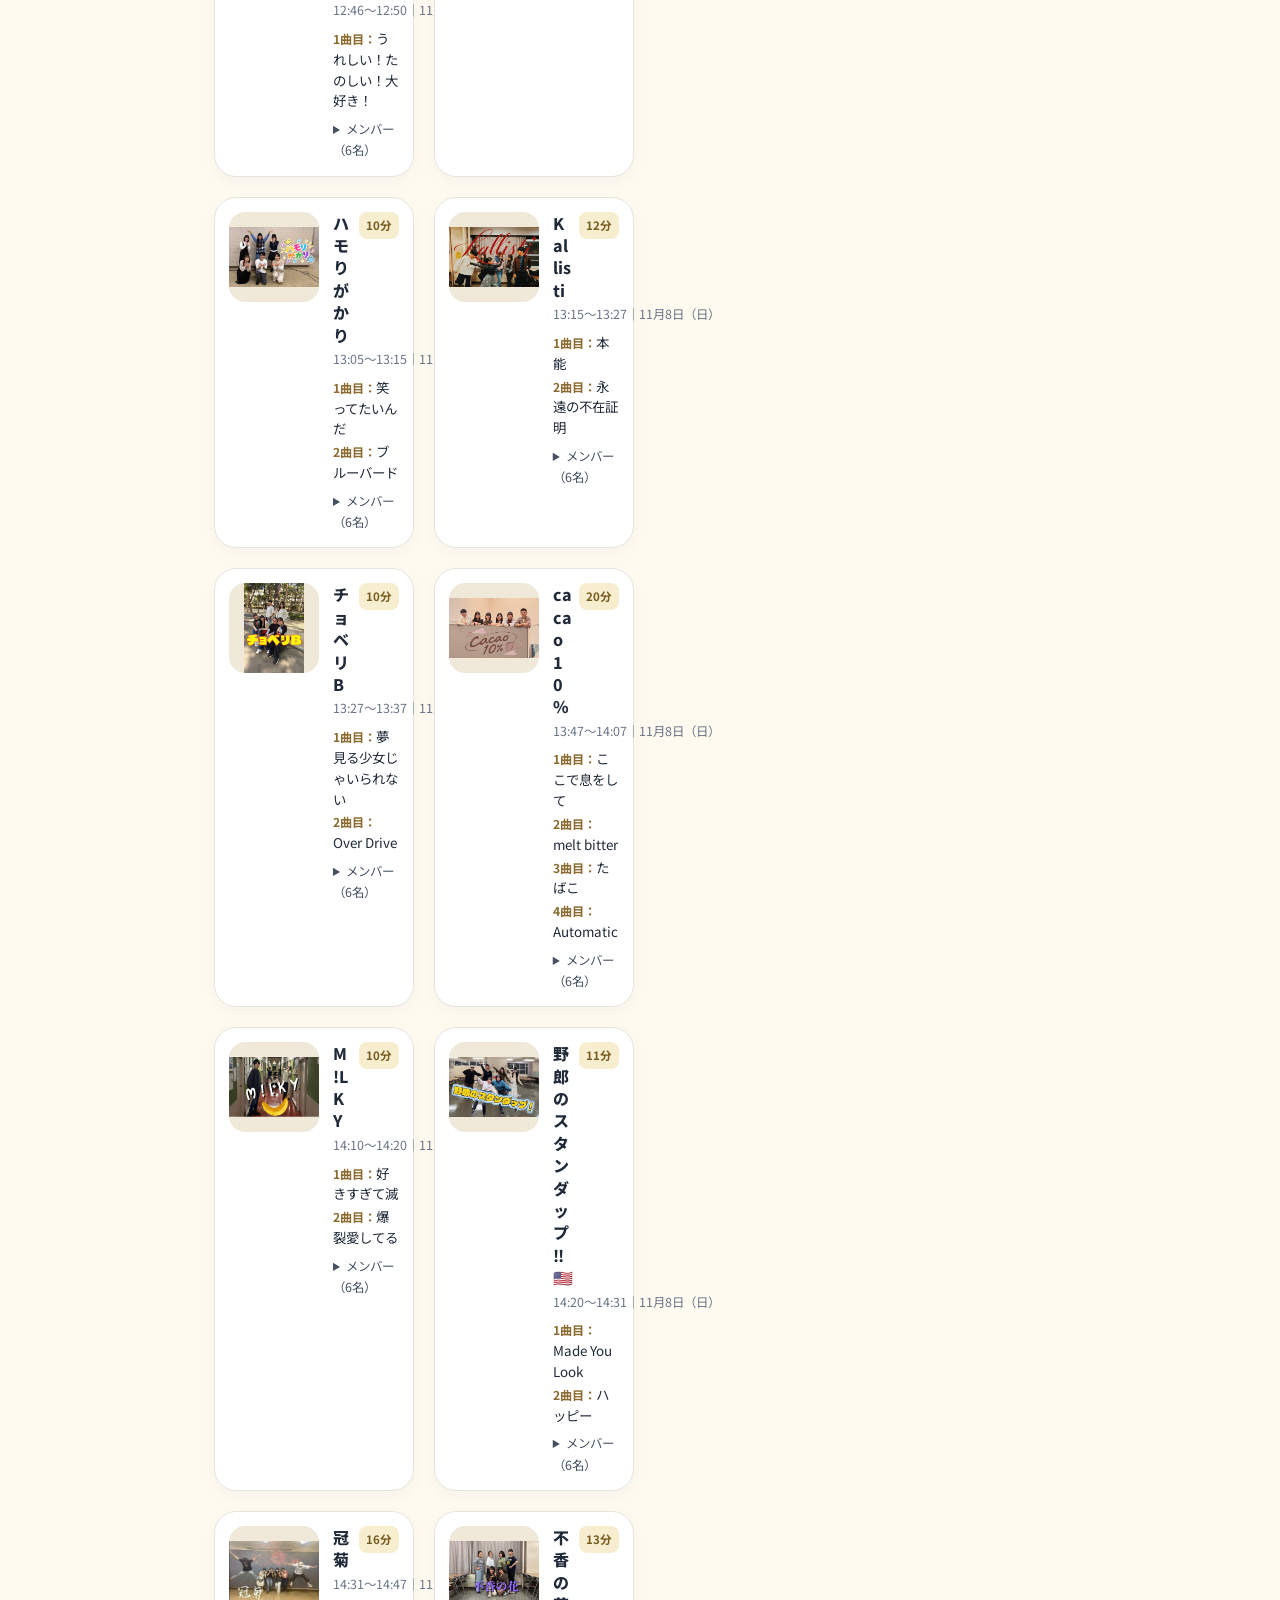
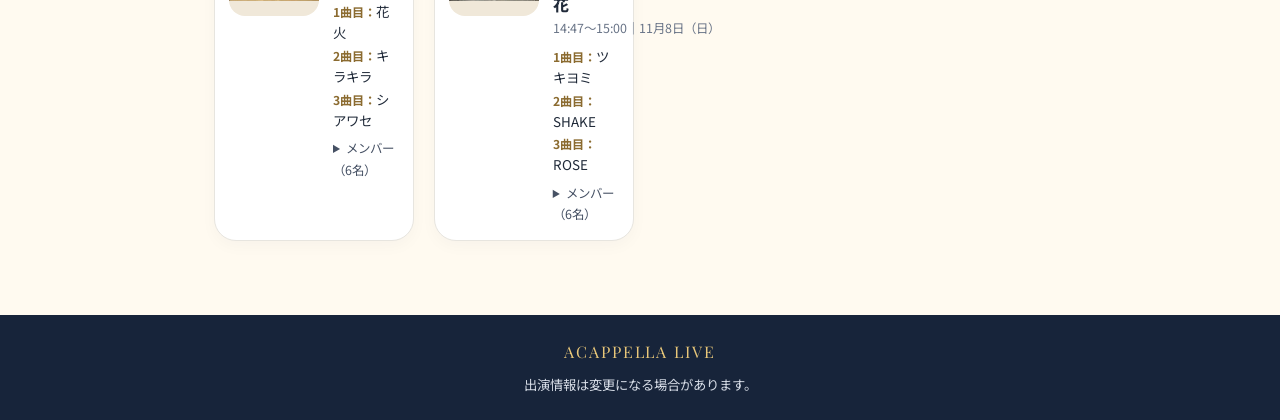
==== commit b8f2dc83: "Remove performance time notice from index.html Removed notice about performance times being adjusted" ====
--- a/index.html
+++ b/index.html
@@ -44,7 +44,6 @@
         <button data-day="day2">11/7（土）</button>
         <button data-day="day3">11/8（日）</button>
       </div>
-      <div class="notice" id="notice">出演時間は調整中です。確定後に順次更新します。</div>
       <div id="band-list" class="band-list"></div>
       <p id="empty-state" class="empty" hidden>該当する出演者・バンドが見つかりませんでした。別のキーワードで検索してください。</p>
     </section>
--- a/style.css
+++ b/style.css
@@ -465,3 +465,169 @@
   object-fit: contain;
   background: #f0e8d9;
 }
+
+
+
+/* 日付ごとの出演スケジュール */
+.schedule-day {
+  width: 100%;
+  margin: 0 0 28px;
+}
+
+.schedule-day-title {
+  margin: 0 0 16px;
+  padding: 10px 14px;
+  border-left: 4px solid var(--gold);
+  background: var(--navy);
+  color: white;
+  font-size: 1.1rem;
+}
+
+.day-band-list {
+  display: grid;
+  grid-template-columns: minmax(0, 1fr);
+  gap: 20px;
+}
+
+/* 出演カード */
+.schedule-day .band-card {
+  display: grid;
+  grid-template-columns: minmax(100px, 30%) minmax(0, 1fr);
+  align-items: start;
+  gap: 18px;
+  width: 100%;
+  min-width: 0;
+  max-width: 100%;
+  height: auto;
+  margin: 0;
+  padding: 18px;
+  border: 1px solid var(--line);
+  border-radius: 22px;
+  background: white;
+  box-shadow: 0 5px 16px #1b2a3b08;
+}
+
+/* 写真 */
+.schedule-day .band-photo {
+  display: block;
+  width: 100%;
+  max-width: none;
+  aspect-ratio: 1 / 1;
+  height: auto;
+  object-fit: contain;
+  border-radius: 16px;
+  background: #f0e8d9;
+}
+
+/* バンド情報 */
+.schedule-day .band-content {
+  min-width: 0;
+  padding: 0;
+}
+
+.schedule-day .band-top {
+  display: flex;
+  align-items: flex-start;
+  justify-content: space-between;
+  gap: 8px;
+  margin-bottom: 8px;
+}
+
+.schedule-day .band-name {
+  min-width: 0;
+  margin: 0 0 6px;
+  overflow-wrap: anywhere;
+}
+
+.schedule-day .duration {
+  flex-shrink: 0;
+}
+
+.schedule-day .meta {
+  margin: 5px 0;
+  overflow-wrap: anywhere;
+}
+
+.schedule-day .songs {
+  margin-top: 10px;
+}
+
+.schedule-day .members {
+  margin-top: 10px;
+}
+
+.schedule-day .availability {
+  margin-top: 8px;
+}
+
+/* 小さなスマートフォン */
+@media (max-width: 380px) {
+  .schedule-day .band-card {
+    grid-template-columns: 88px minmax(0, 1fr);
+    gap: 12px;
+    padding: 12px;
+    border-radius: 18px;
+  }
+
+  .schedule-day .band-photo {
+    border-radius: 12px;
+  }
+}
+
+/* パソコンでは2列 */
+@media (min-width: 900px) {
+  .day-band-list {
+    grid-template-columns: repeat(2, minmax(0, 1fr));
+  }
+
+  .schedule-day .band-card {
+    grid-template-columns: minmax(90px, 30%) minmax(0, 1fr);
+    gap: 14px;
+    padding: 14px;
+  }
+}
+
+
+/* バンド名・出演時間・曲名の調整 */
+.schedule-day .band-name {
+  font-size: 1rem;
+  line-height: 1.4;
+  margin: 0;
+}
+
+.schedule-day .band-top {
+  margin-bottom: 4px;
+  gap: 6px;
+}
+
+.schedule-day .meta {
+  margin: 3px 0;
+  font-size: 0.78rem;
+  line-height: 1.5;
+}
+
+/* 出演時間をできるだけ1行にする */
+.schedule-day .performance-time {
+  white-space: nowrap;
+}
+
+/* 演奏曲の間隔 */
+.schedule-day .songs {
+  margin-top: 8px;
+}
+
+.schedule-day .songs p {
+  margin: 2px 0;
+  line-height: 1.55;
+}
+
+/* メンバー欄をコンパクトにする */
+.schedule-day .members {
+  margin-top: 8px;
+}
+
+.schedule-day .members p {
+  display: inline;
+  margin: 0;
+  line-height: 1.7;
+}
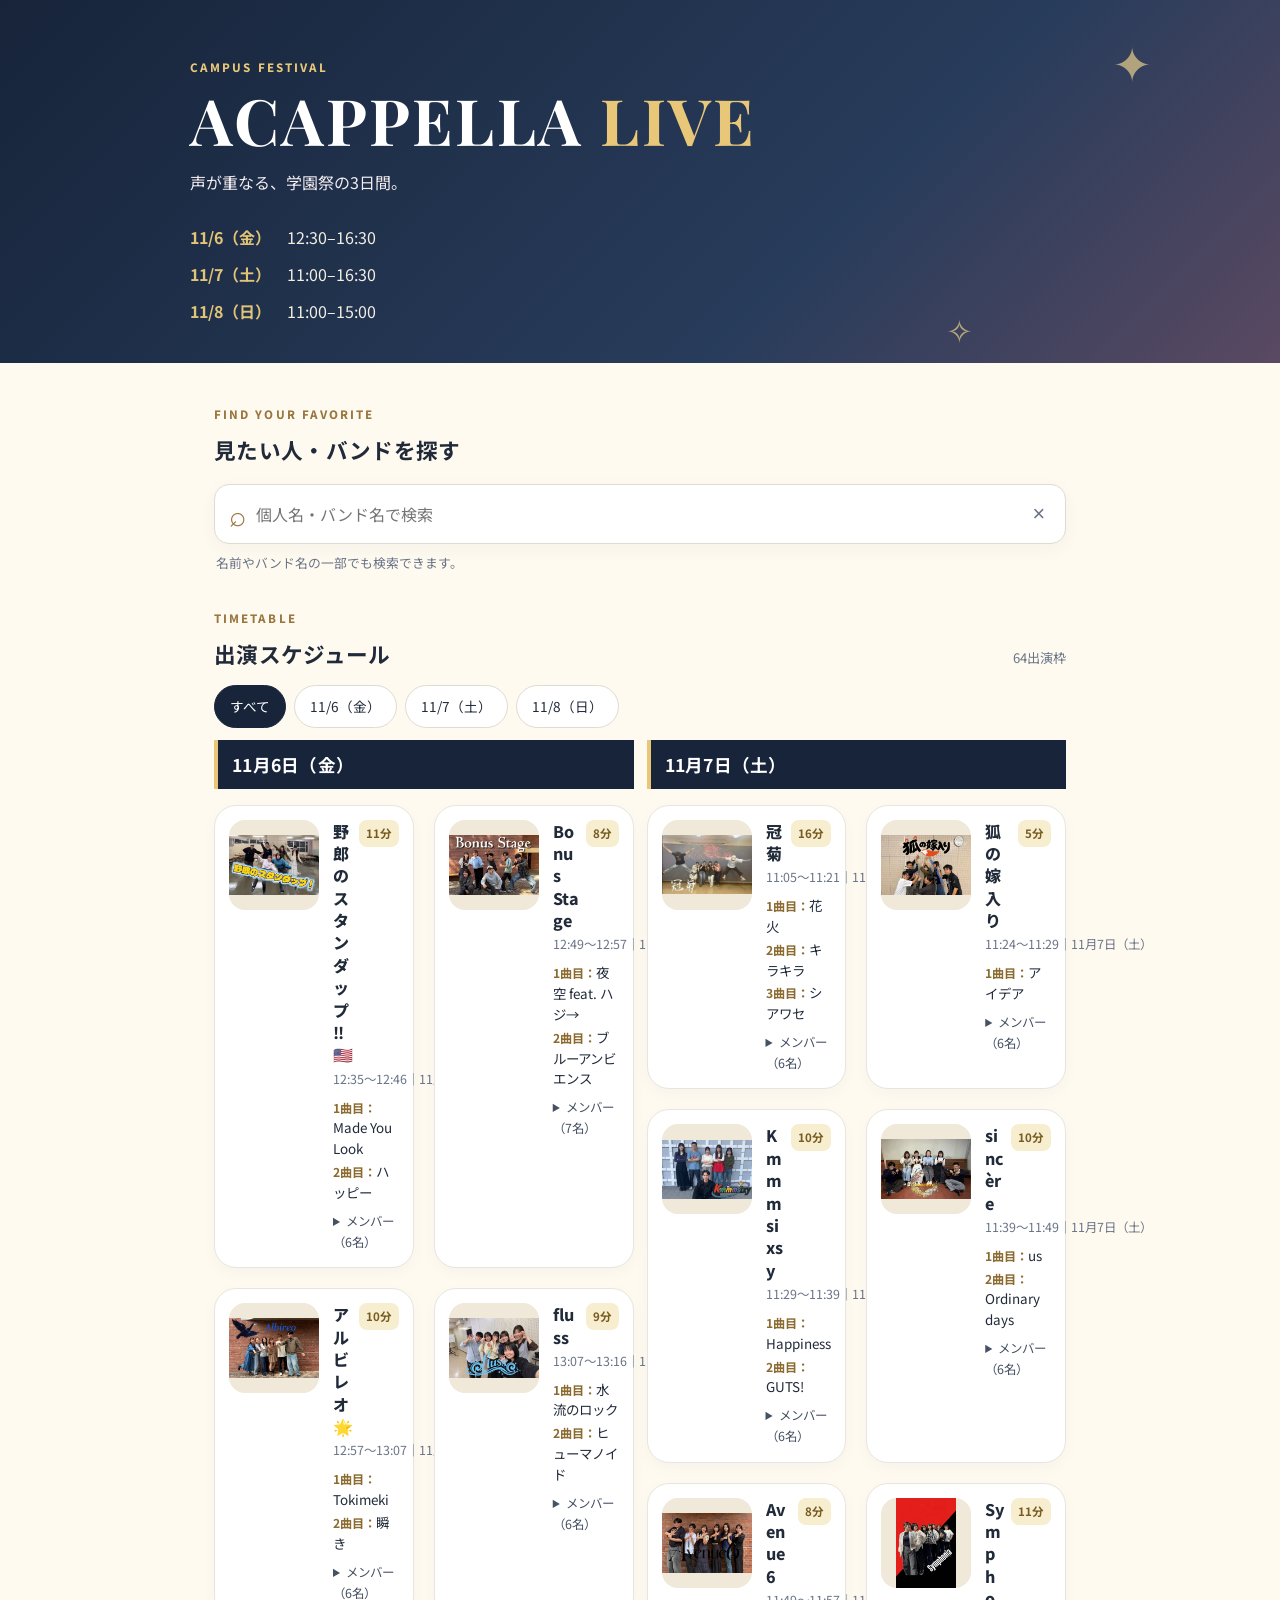
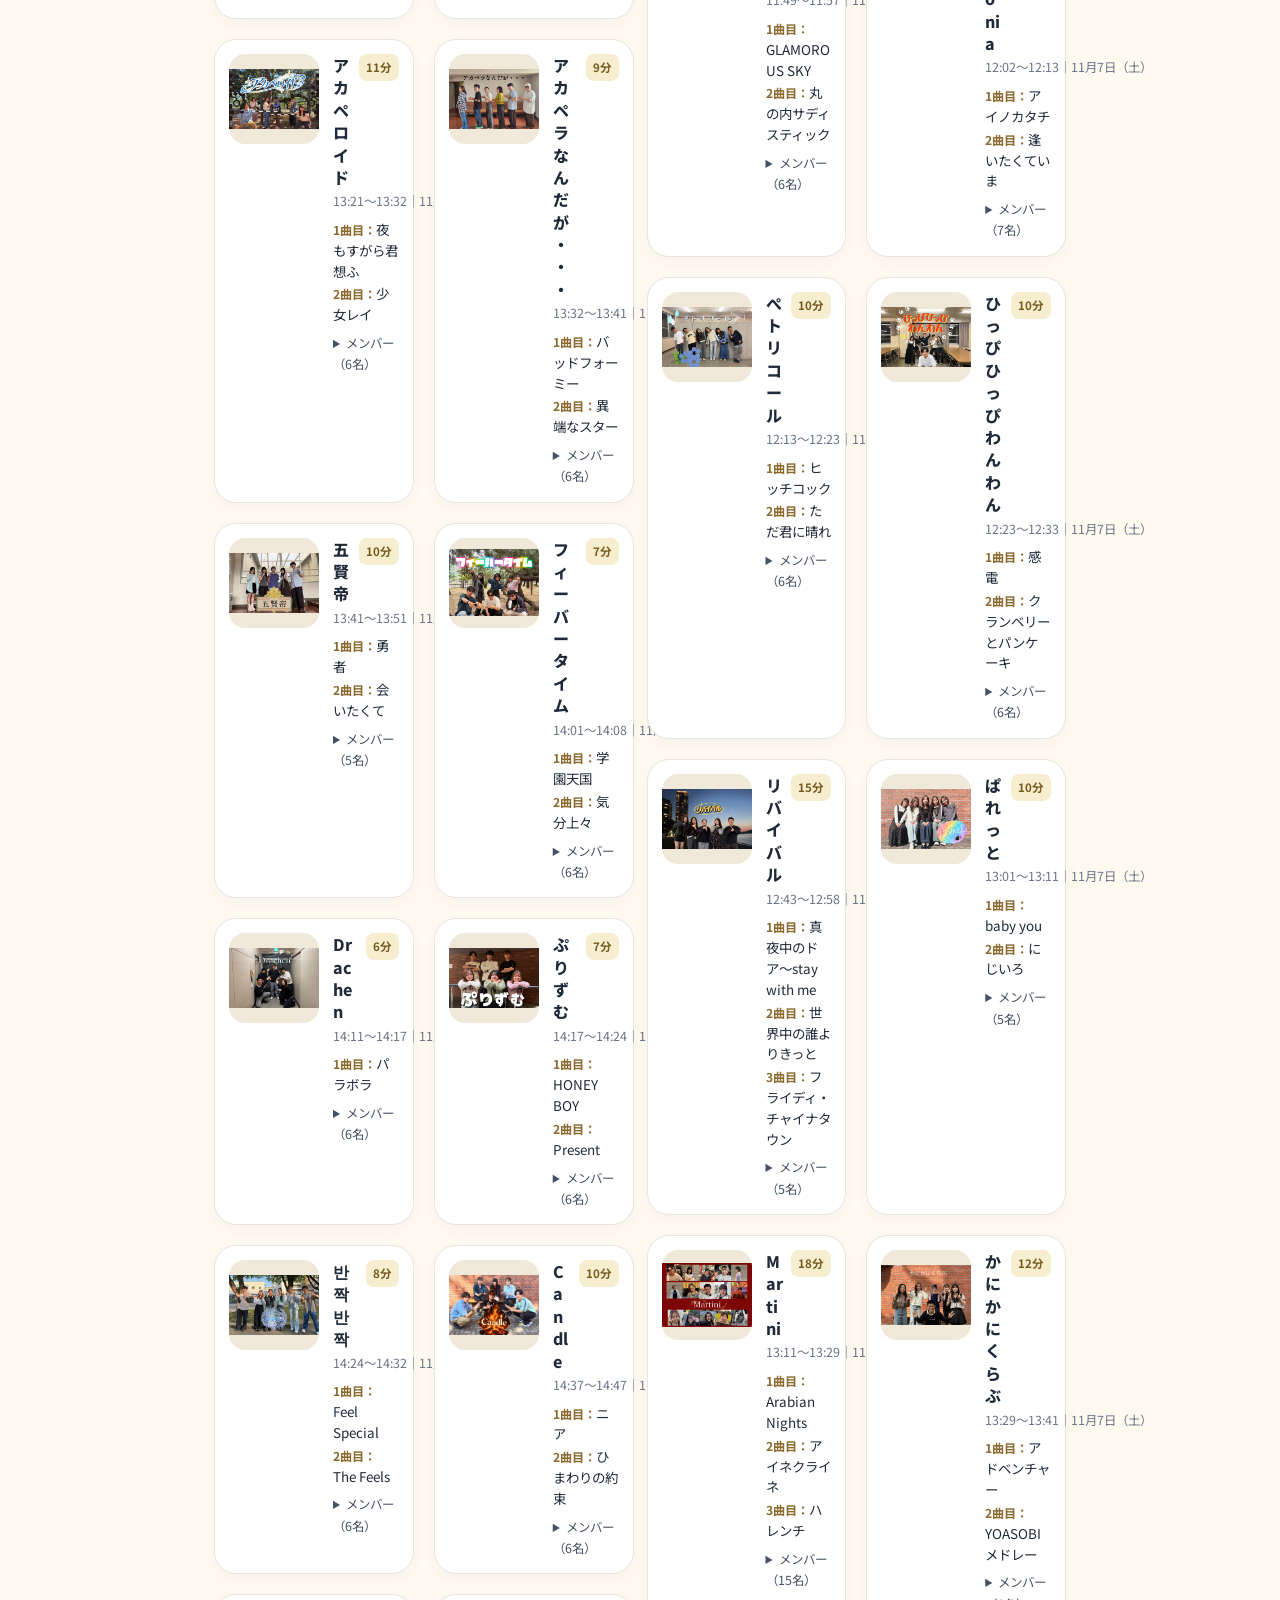
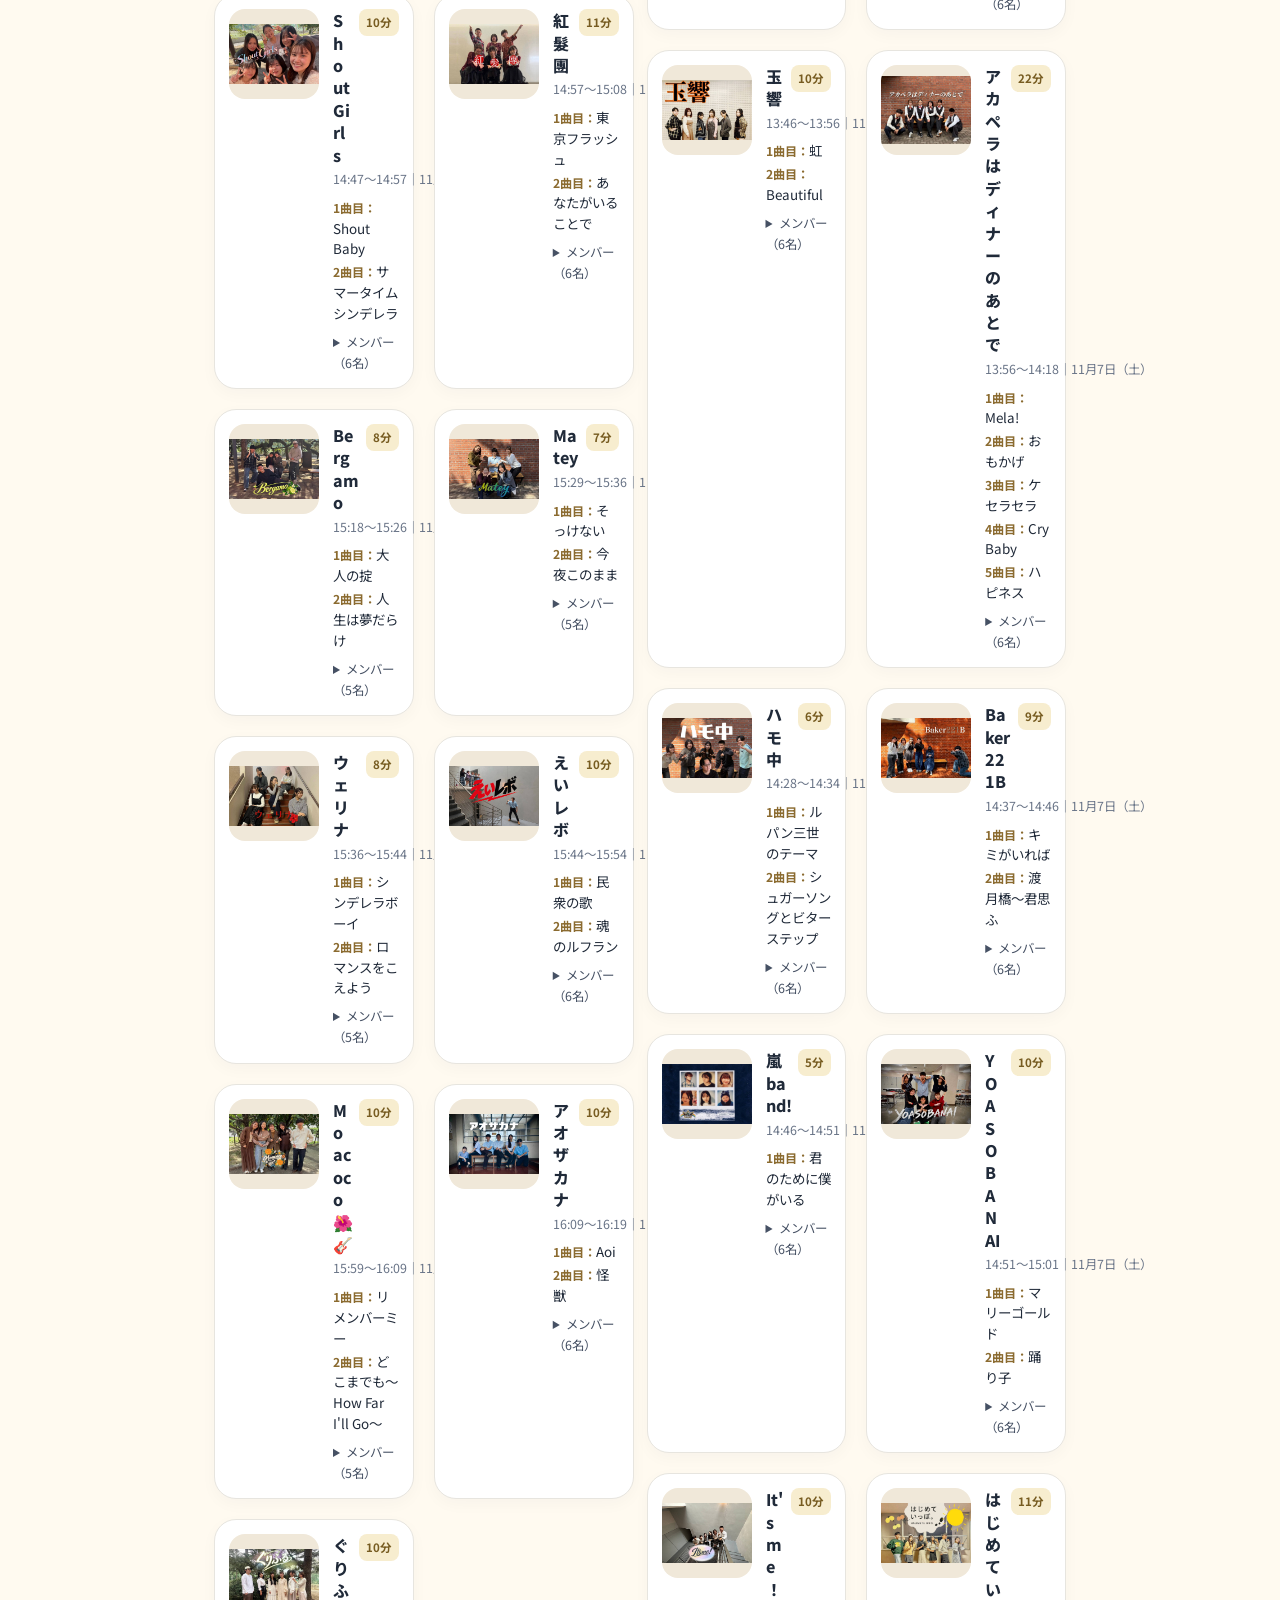
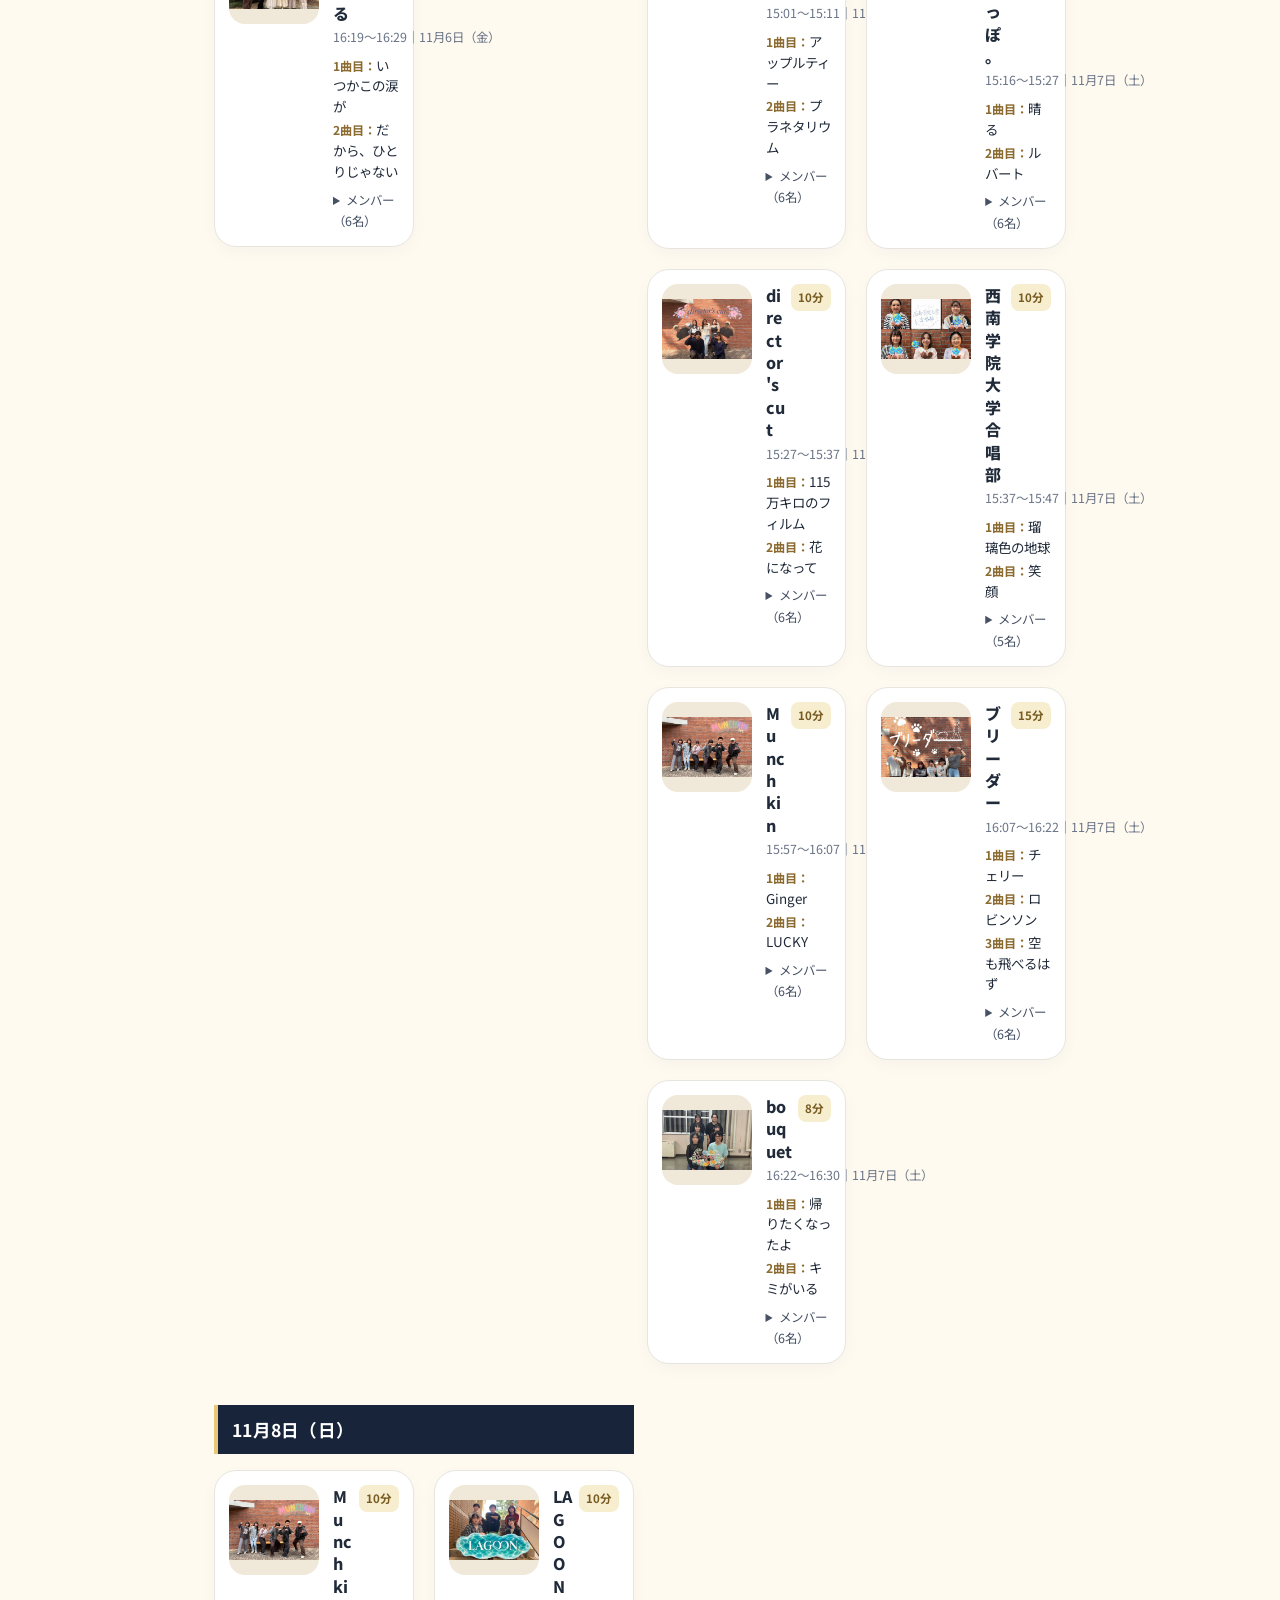
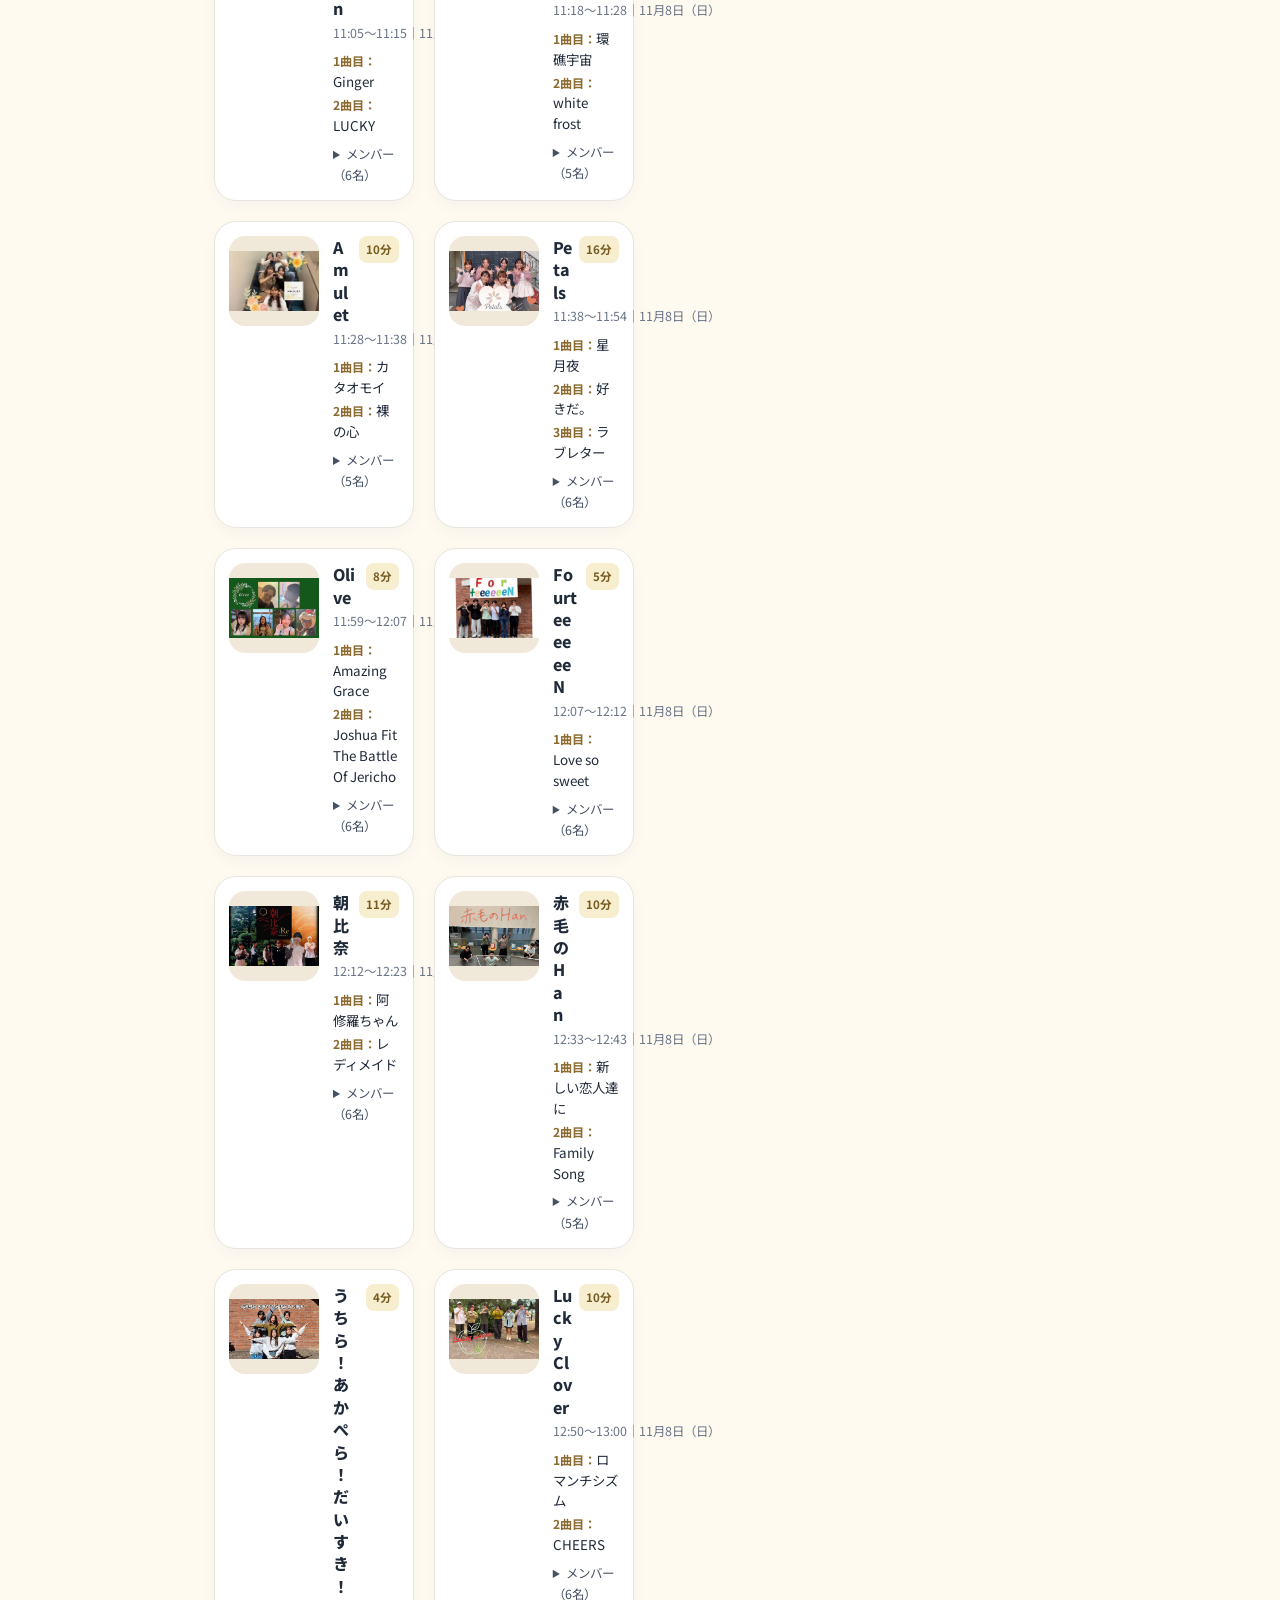
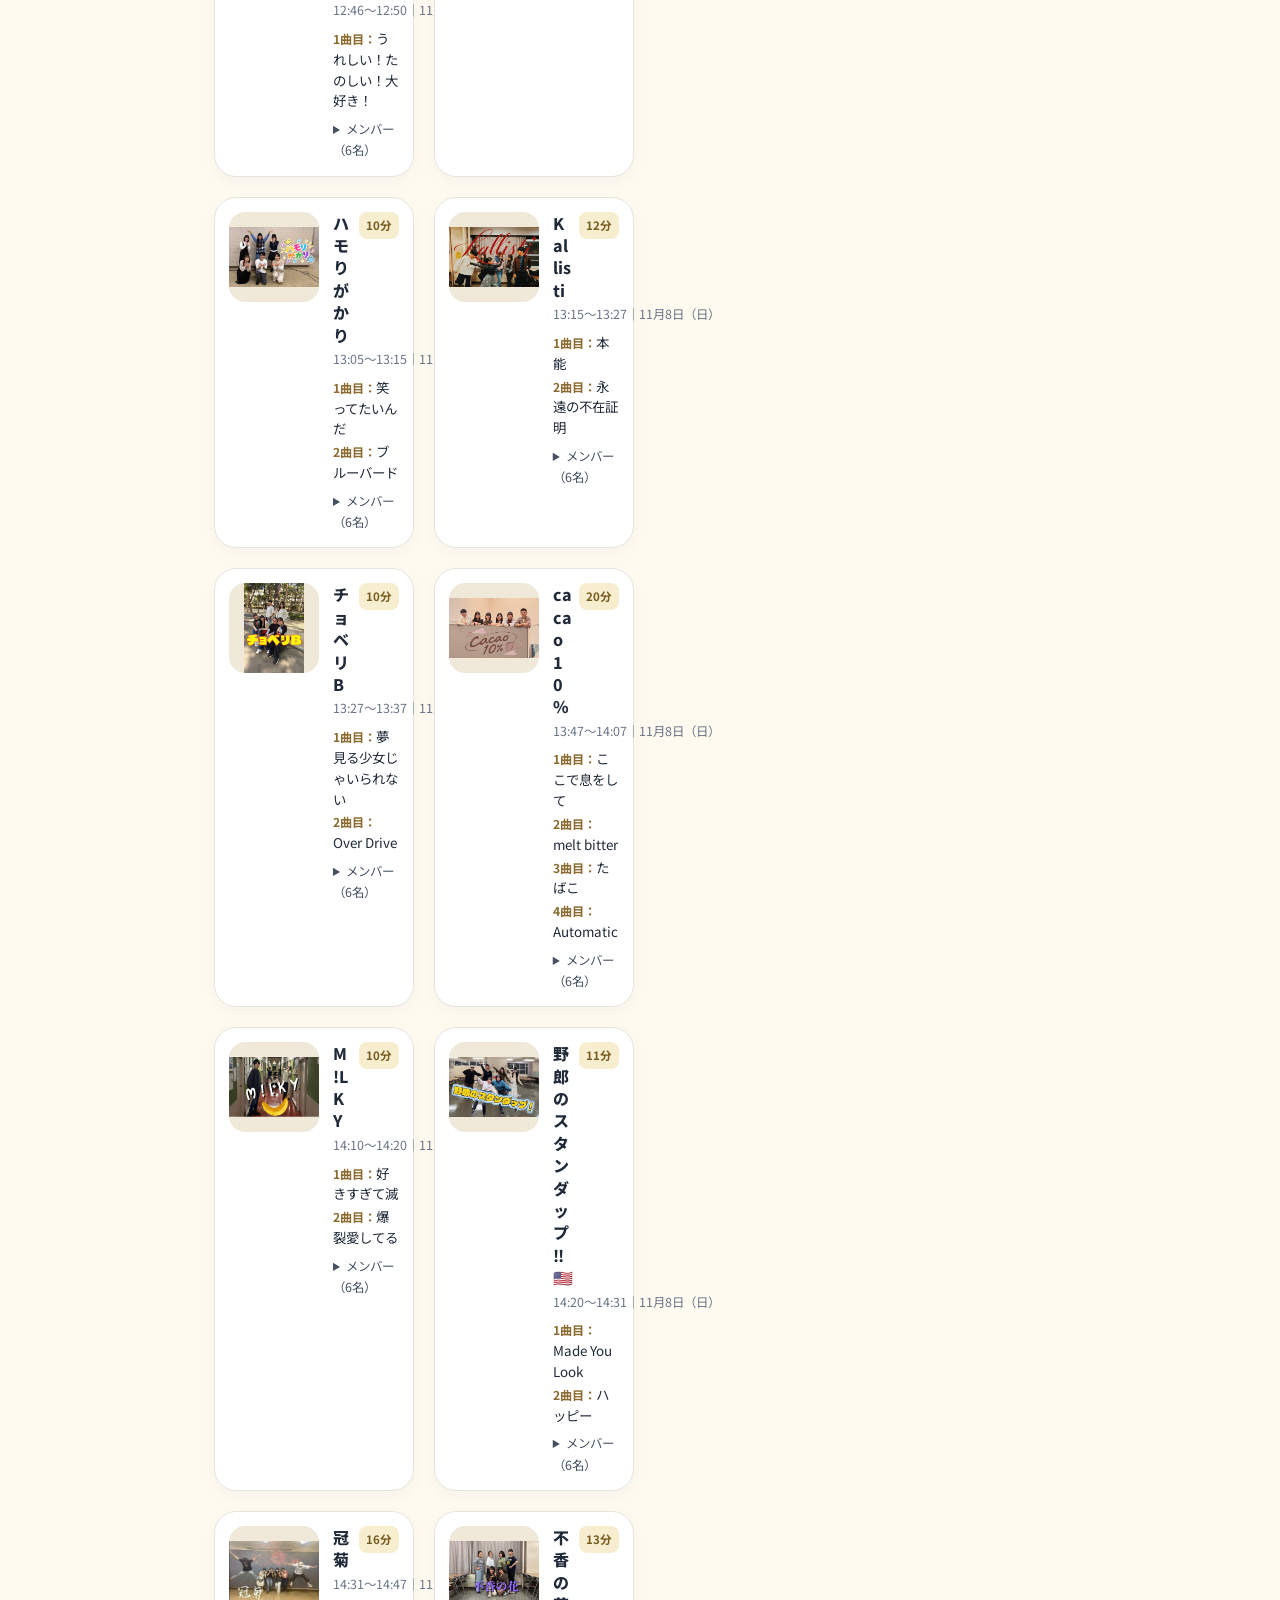
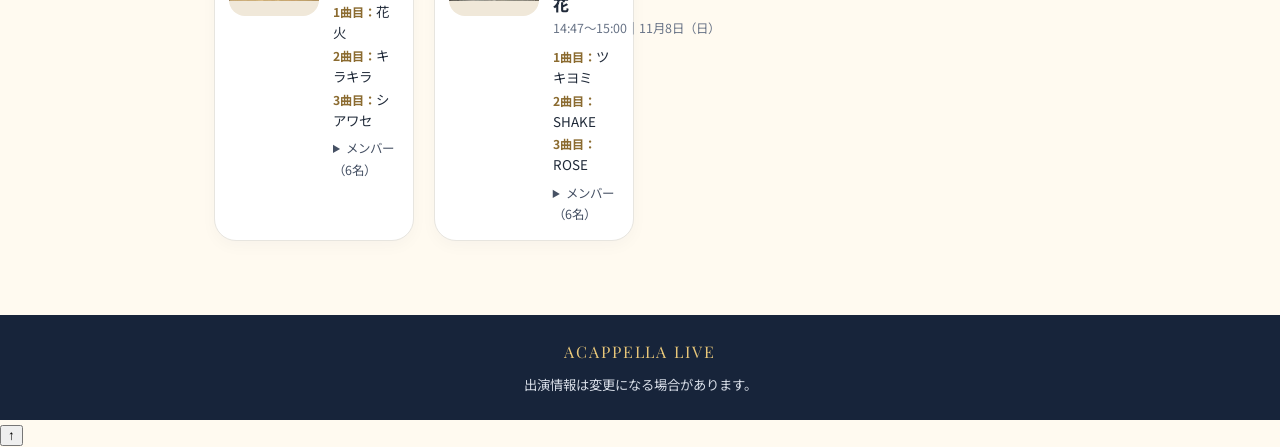
==== commit e0960f34: "Add back-to-top button functionality" ====
--- a/index.html
+++ b/index.html
@@ -48,8 +48,29 @@
       <p id="empty-state" class="empty" hidden>該当する出演者・バンドが見つかりませんでした。別のキーワードで検索してください。</p>
     </section>
   </main>
+  
   <footer><p>ACAPPELLA LIVE</p><small>出演情報は変更になる場合があります。</small></footer>
+
+  <button id="back-to-top" type="button" aria-label="ページの一番上に戻る" title="一番上に戻る">
+    ↑
+  </button>
+
   <script src="data.js"></script>
   <script src="app.js"></script>
+  <script>
+    const backToTop = document.getElementById("back-to-top");
+
+    window.addEventListener("scroll", () => {
+      backToTop.classList.toggle("visible", window.scrollY > 300);
+    });
+
+    backToTop.addEventListener("click", () => {
+      window.scrollTo({
+        top: 0,
+        behavior: "smooth"
+      });
+    });
+  </script>
 </body>
 </html>
+
